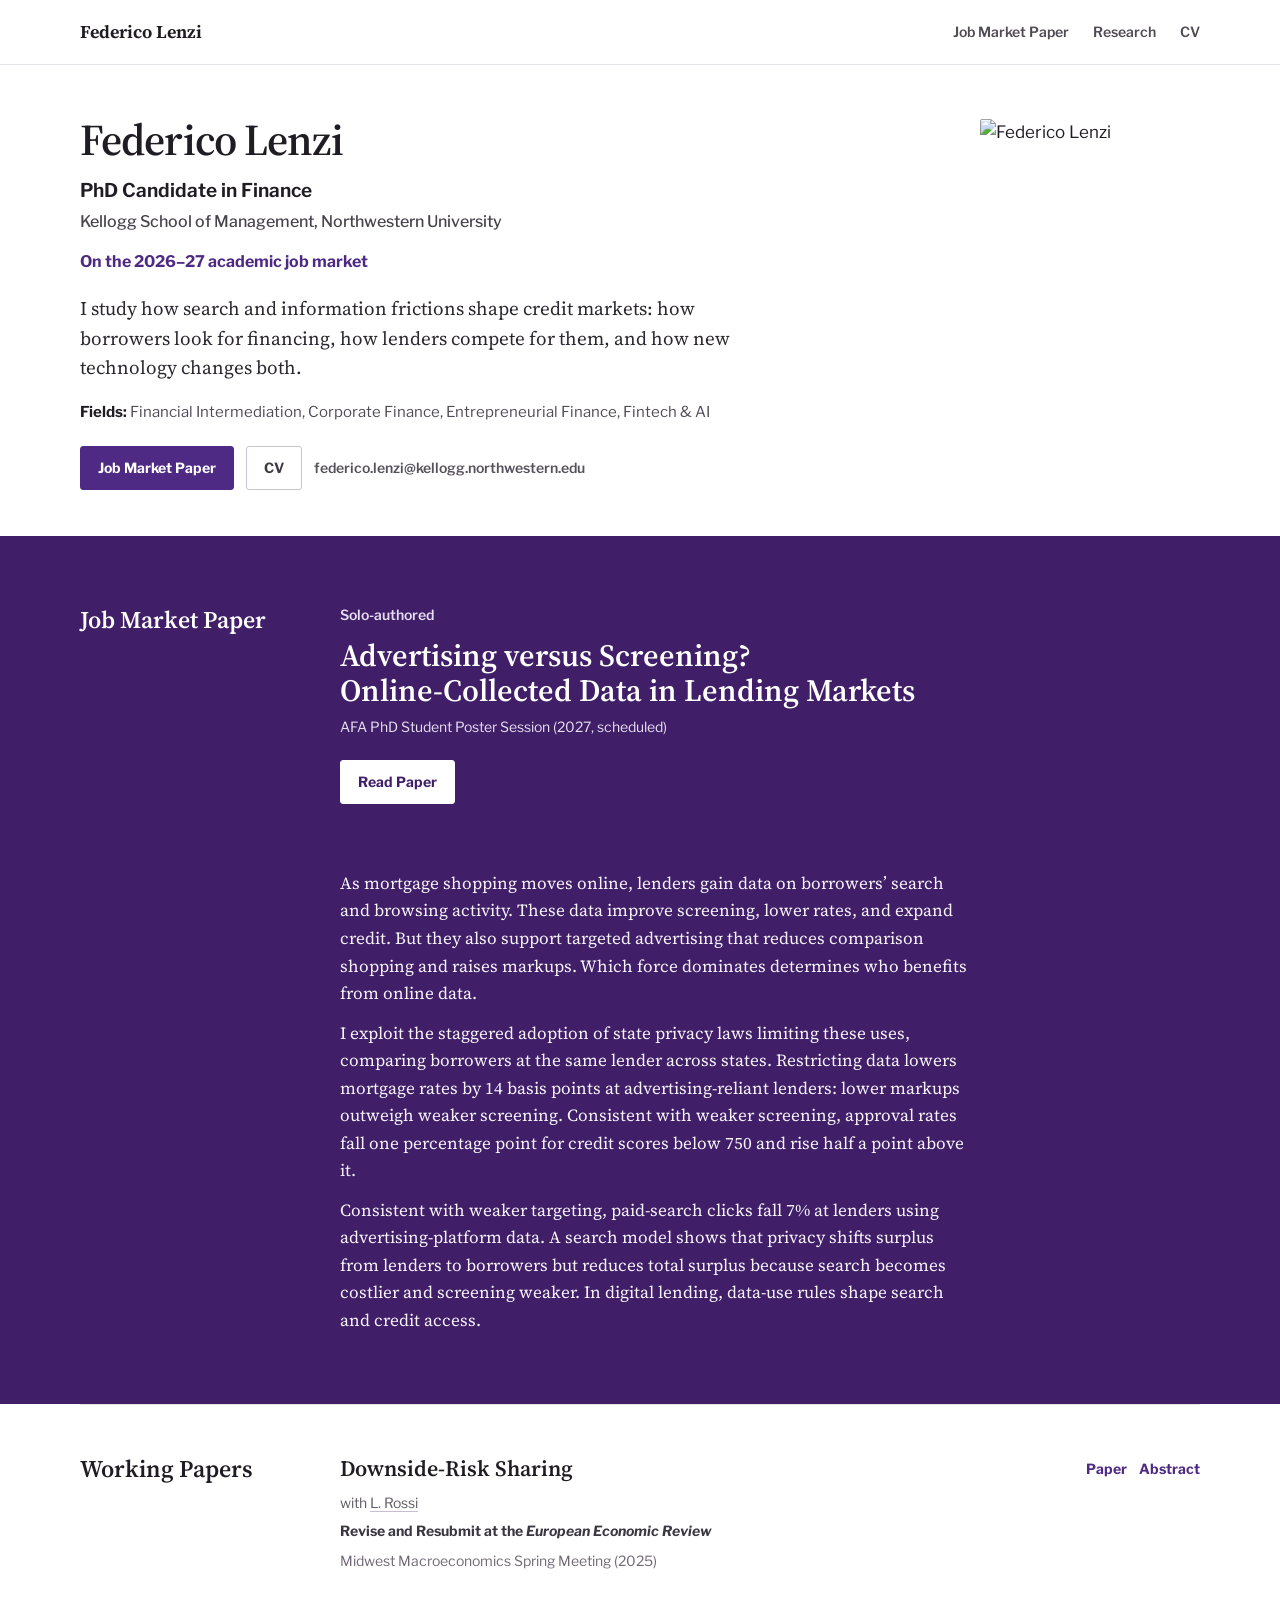
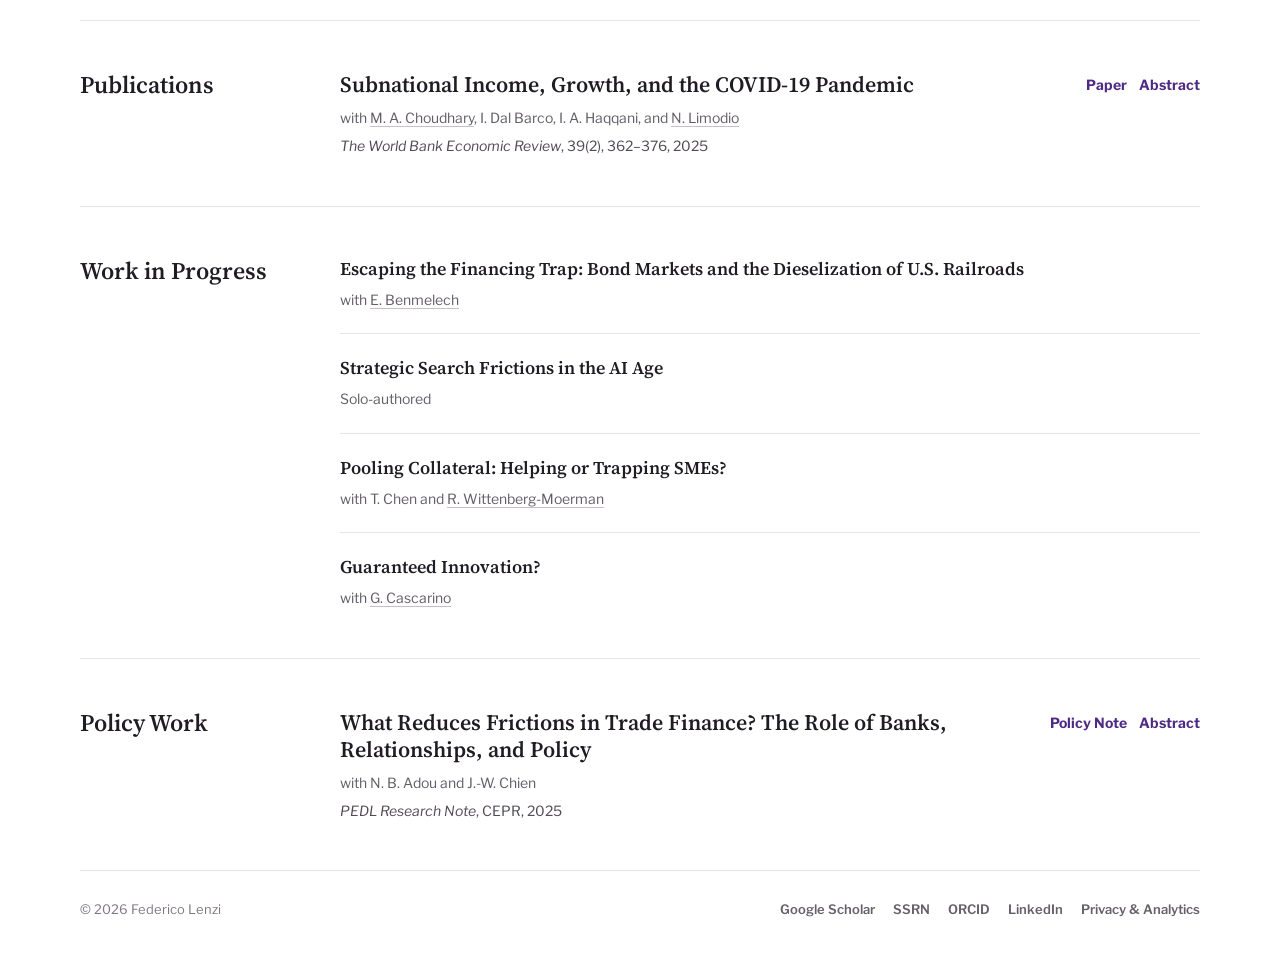
==== app.html @ 94b9340a "Add files via upload" ====
<!doctype html>
<html lang="en">
<head>
<meta charset="utf-8" />
<meta name="viewport" content="width=device-width, initial-scale=1" />
<meta name="application-name" content="Federico Lenzi">
<meta name="apple-mobile-web-app-title" content="Federico Lenzi">
<meta name="apple-mobile-web-app-capable" content="yes">
<title>Federico Lenzi</title>
<link rel="preconnect" href="https://fonts.googleapis.com">
<link rel="preconnect" href="https://fonts.gstatic.com" crossorigin>
<link href="https://fonts.googleapis.com/css2?family=Libre+Franklin:wght@400;500;600;700&family=Source+Serif+4:opsz,wght@8..60,400;8..60,500;8..60,600;8..60,700&display=swap" rel="stylesheet">
<style>
:root{--purple:#4E2A84;--purple-dark:#401F68;--ink:#201c24;--muted:#625d67;--line:#e7e3e9;--soft:#f6f4f8;--page:#ffffff;--white:#ffffff;--offwhite:#faf8fc}
*{box-sizing:border-box}
html{scroll-behavior:smooth}
body{margin:0;background:var(--page);color:var(--ink);font-family:'Libre Franklin',system-ui,-apple-system,Segoe UI,Arial,sans-serif;line-height:1.58}
a{color:inherit}
.wrap{width:min(1120px,calc(100% - 48px));margin:auto}
:focus-visible{outline:3px solid #9b7cc3;outline-offset:3px;border-radius:3px}
.topbar{position:sticky;top:0;z-index:20;background:rgba(255,255,255,.96);backdrop-filter:blur(14px);border-bottom:1px solid var(--line)}
.nav{height:64px;display:flex;align-items:center;justify-content:space-between;gap:28px}
.brand{font-family:'Source Serif 4',Georgia,serif;font-size:18px;font-weight:650;text-decoration:none;white-space:nowrap}
.navlinks{display:flex;gap:24px;align-items:center;flex-wrap:nowrap;justify-content:flex-end;flex-shrink:0}
.navlinks a{font-size:14px;font-weight:600;text-decoration:none;color:#4f4a53;white-space:nowrap}
.navlinks a:hover{color:var(--purple)}
.hero{display:grid;grid-template-columns:minmax(0,1fr) 230px;gap:64px;align-items:start;padding:52px 0 46px}
h1,h2,h3{font-family:'Source Serif 4',Georgia,serif;margin:0;letter-spacing:0}
h1{font-size:44px;line-height:1.04;font-weight:600;letter-spacing:-.02em}
.role{font-size:19px;font-weight:650;margin:13px 0 3px}
.affiliation{font-size:16px;font-weight:500;color:#47424b;margin:0}
.market{font-size:16px;font-weight:700;color:var(--purple);margin:15px 0 20px}
.description{font-family:'Source Serif 4',Georgia,serif;font-size:19px;line-height:1.55;max-width:700px;color:#2b2730;margin:0 0 18px}
.fields{font-size:15px;color:#514b58;margin:0 0 22px}
.fields strong{color:var(--ink)}
.actions{display:flex;align-items:center;gap:12px;flex-wrap:wrap}
.btn{display:inline-flex;align-items:center;justify-content:center;min-height:44px;padding:0 17px;border:1px solid #cbc4d0;border-radius:3px;text-decoration:none;font-size:14px;font-weight:700;background:#fff;color:#3f3944}
.btn.primary{background:var(--purple);border-color:var(--purple);color:#fff}
.btn:hover{border-color:var(--purple);color:var(--purple)}
.btn.primary:hover{background:var(--purple-dark);border-color:var(--purple-dark);color:#fff}
.email{font-size:14px;font-weight:600;color:#57515b;text-decoration:none}
.email:hover{text-decoration:underline;text-underline-offset:3px}
.portrait-card{justify-self:end;width:220px;padding-top:2px}
.portrait{width:100%;display:block;aspect-ratio:4/5;object-fit:cover;border-radius:2px}
.section{padding:0}
.section-grid{display:grid;grid-template-columns:220px minmax(0,1fr);gap:40px;padding:48px 0;border-top:1px solid var(--line)}
.section-label{font-family:'Source Serif 4',Georgia,serif;font-size:24px;line-height:1.18;font-weight:600;color:var(--ink);padding-top:2px}
.jmp-section{padding:0;background:var(--purple-dark);color:var(--offwhite)}
.jmp-top{background:var(--purple-dark);color:var(--offwhite)}
.jmp-top .section-grid{border-top:0;padding:68px 0 66px}
.jmp-top .section-label{color:#fff}
.jmp-head{min-width:0}
.jmp-head h2{font-size:31px;line-height:1.12;font-weight:600;max-width:760px;letter-spacing:0;color:#fff}
.jmp-meta{font-size:14px;font-weight:600;color:#e6ddf0;margin:0 0 12px}
.jmp-head .presentation{color:#e8e0f2}
.authors{font-size:14px;color:var(--muted);margin:9px 0 0}
.authors a{text-decoration:underline;text-decoration-color:#c7becd;text-underline-offset:3px}
.presentation{font-size:14px;color:#6f6874;margin:8px 0 0}
.jmp-actions{display:flex;gap:12px;flex-wrap:wrap;margin:22px 0 0}
.jmp-actions .btn{background:transparent;border-color:rgba(255,255,255,.62);color:#fff}
.jmp-actions .btn.primary{background:#fff;color:var(--purple-dark);border-color:#fff}
.jmp-actions .btn:hover{background:#fff;color:var(--purple-dark);border-color:#fff}
.abstract{font-family:'Source Serif 4',Georgia,serif;font-size:17px;line-height:1.62;color:#2d2931;margin:0;max-width:70ch}
.jmp-abstract-grid{display:grid;grid-template-columns:220px minmax(0,1fr);gap:40px;padding:0 0 70px}
.jmp-abstract-grid .abstract{max-width:70ch;color:#f6f2f9}
.jmp-abstract-grid .abstract p{margin:0 0 12px}
.jmp-abstract-grid .abstract p:last-child{margin-bottom:0}
.paper-stack{border-top:0}
.paper-row{display:grid;grid-template-columns:minmax(0,1fr) 150px;gap:32px;padding:28px 0;border-bottom:1px solid var(--line)}
.paper-row:first-child{padding-top:2px}
.paper-row:last-child{border-bottom:0;padding-bottom:0}
.paper-row h3{font-size:22px;line-height:1.24;font-weight:600}
.status{font-size:14px;color:#504a55;margin:6px 0 0}
.status.rnr{font-weight:700;color:#3b3640}
.row-actions{display:flex;gap:12px;align-items:flex-start;justify-content:flex-end;padding-top:3px;flex-wrap:wrap}
.text-action{font-size:14px;font-weight:700;color:var(--purple);text-decoration:none;white-space:nowrap}
.text-action:hover{text-decoration:underline;text-underline-offset:3px}
details.abstract-details{margin-top:14px}
details.abstract-details summary{cursor:pointer;color:var(--purple);font-size:14px;font-weight:700;list-style:none;display:inline-block}
details.abstract-details summary::-webkit-details-marker{display:none}
details.abstract-details .abstract{font-size:16px;margin-top:10px;max-width:70ch}
.abstract-expand{margin-top:14px}
.abstract-expand[hidden]{display:none}
.wip-list{border-top:0}
.wip{padding:22px 0;border-bottom:1px solid var(--line)}
.wip:first-child{padding-top:2px}
.wip:last-child{border-bottom:0;padding-bottom:0}
.wip h3{font-size:18px;line-height:1.3;font-weight:600}
.policy-note{font-size:14px;color:var(--muted);margin-top:6px}
.footer{padding:28px 0 36px;border-top:1px solid var(--line);display:flex;align-items:center;justify-content:space-between;gap:24px}
.footer small{color:#7f7883;font-size:13px}
.footer-links{display:flex;gap:18px;flex-wrap:wrap}
.footer-links a{font-size:13px;font-weight:600;text-decoration:none;color:#655f69}
.footer-links a:hover{color:var(--purple);text-decoration:underline;text-underline-offset:3px}
@media(max-width:850px){
  .wrap{width:min(100% - 30px,1120px)}
  .nav{height:auto;min-height:60px;padding:12px 0;align-items:flex-start}
  .navlinks{gap:12px;flex-wrap:nowrap}
  .navlinks a{font-size:13px}
  .hero{grid-template-columns:1fr;gap:28px;padding:38px 0 36px}
  .portrait-card{grid-row:1;justify-self:start;width:150px;padding-top:0}
  .hero-copy{grid-row:2}
  h1{font-size:38px}
  .description{font-size:18px}
  .section{padding:0}
  .section-grid{grid-template-columns:1fr;gap:22px;padding:38px 0}
  .section-label{font-size:23px}
  .jmp-top .section-grid{padding:42px 0 40px}
  .jmp-head h2{font-size:27px}
  .jmp-abstract-grid{grid-template-columns:1fr;gap:0;padding:28px 0 42px}
  .desktop-break{display:none}
  .paper-row{grid-template-columns:1fr;gap:12px}
  .row-actions{justify-content:flex-start}
  .footer{align-items:flex-start;flex-direction:column}
}
</style>

<meta name="description" content="Federico Lenzi is a Finance PhD candidate at the Kellogg School of Management, Northwestern University, on the 2026–27 academic job market. Research in financial intermediation, corporate finance, entrepreneurial finance, and Fintech & AI.">
<meta name="robots" content="index, follow, max-image-preview:large">
<meta name="theme-color" content="#401F68">
<link rel="canonical" href="https://www.federicolenzi.com/">
<link rel="manifest" href="site.webmanifest">
<link rel="icon" href="favicon.svg" type="image/svg+xml">
<link rel="apple-touch-icon" sizes="180x180" href="apple-touch-icon.png">
<meta property="og:type" content="profile">
<meta property="og:title" content="Federico Lenzi | Finance PhD Candidate | Kellogg">
<meta property="og:description" content="Finance PhD candidate at Kellogg School of Management, Northwestern University. On the 2026–27 academic job market.">
<meta property="og:url" content="https://www.federicolenzi.com/">
<meta name="twitter:card" content="summary">
<meta name="twitter:title" content="Federico Lenzi | Finance PhD Candidate | Kellogg">
<meta name="twitter:description" content="Finance PhD candidate at Kellogg School of Management, Northwestern University. On the 2026–27 academic job market.">


<style id="responsive-polish">
html{scroll-behavior:smooth;-webkit-text-size-adjust:100%}
body{overflow-x:hidden}
a,button{-webkit-tap-highlight-color:transparent}
a:focus-visible,button:focus-visible{outline:3px solid #8F67B8;outline-offset:3px;border-radius:4px}
section[id]{scroll-margin-top:84px}
img{max-width:100%;height:auto}
@media (max-width: 760px){
  .nav{min-height:56px;padding:0 18px;gap:14px}
  .nav .brand{font-size:15px;white-space:nowrap}
  .nav-links{gap:14px;flex-wrap:nowrap}
  .nav-links a{font-size:14px;white-space:nowrap}
  .hero{grid-template-columns:1fr!important;padding-top:30px!important;padding-bottom:42px!important;gap:24px!important}
  .portrait-card{order:-1;justify-self:start!important;align-self:start!important}
  .portrait{width:116px!important;height:auto!important}
  h1{font-size:42px!important;line-height:1.02!important}
  .role{font-size:18px!important}
  .affiliation,.market{font-size:15px!important}
  .description{font-size:18px!important;line-height:1.58!important}
  .fields{font-size:15px!important;line-height:1.55!important}
  .actions{gap:10px!important;align-items:stretch!important}
  .btn{min-height:46px!important;padding:0 16px!important;font-size:15px!important;display:inline-flex!important;align-items:center!important;justify-content:center!important}
  .email{font-size:15px!important;line-height:1.45!important;overflow-wrap:anywhere}
  .section-grid,.jmp-grid{grid-template-columns:1fr!important;gap:18px!important}
  .section-label,.jmp-label{font-size:24px!important;margin-bottom:2px!important}
  .paper h3,.jmp-title{font-size:25px!important;line-height:1.18!important}
  .paper-meta,.paper-presentations,.authors,.status{font-size:15px!important;line-height:1.5!important}
  .jmp-band{padding:50px 0!important}
  .jmp-abstract{font-size:17px!important;line-height:1.68!important;max-width:100%!important}
  .paper-actions{display:flex!important;gap:16px!important;justify-content:flex-start!important;flex-wrap:wrap!important}
  .paper-actions a,.paper-actions button{font-size:15px!important;min-height:44px!important;display:inline-flex!important;align-items:center!important}
  .section{padding-top:42px!important;padding-bottom:42px!important}
  footer{padding:34px 18px 84px!important}
}
@media (max-width: 390px){
  .nav .brand{display:none}
  .nav{justify-content:center!important}
  .nav-links{width:100%;justify-content:space-between!important;gap:8px!important}
  .wrap{padding-left:18px!important;padding-right:18px!important}
  h1{font-size:38px!important}
}
@media (prefers-reduced-motion: reduce){html{scroll-behavior:auto}*{animation:none!important;transition:none!important}}
</style>


<style id="app-reading-optimizations">
:root{--app-purple:#401F68;--app-accent:#4E2A84;--app-ink:#201D24;--app-muted:#625D68}
body{font-size:17px;background:#fff}
.site-header{position:sticky!important;top:0!important;z-index:100!important;background:rgba(255,255,255,.96)!important;backdrop-filter:saturate(180%) blur(12px)!important;-webkit-backdrop-filter:saturate(180%) blur(12px)!important}
@media (max-width:760px){
  body{padding-bottom:76px!important}
  .hero{padding-top:24px!important}
  .portrait{width:104px!important;border-radius:3px!important}
  .description{max-width:34em!important}
  .jmp-title{font-size:27px!important}
  .jmp-abstract p{margin-bottom:1.05em!important}
  .paper{padding-top:26px!important;padding-bottom:26px!important}
  .paper h3{font-size:23px!important}
  .subsection-title{font-size:21px!important;margin-top:28px!important}
  .profile-links{gap:14px!important;flex-wrap:wrap!important;justify-content:center!important}
  .mobile-app-bar{display:grid!important}
}
.mobile-app-bar{display:none;position:fixed;left:0;right:0;bottom:0;z-index:200;grid-template-columns:1fr 1fr 1fr;background:rgba(255,255,255,.97);border-top:1px solid #e8e4eb;padding:8px max(10px,env(safe-area-inset-right)) calc(8px + env(safe-area-inset-bottom)) max(10px,env(safe-area-inset-left));box-shadow:0 -8px 30px rgba(32,29,36,.06)}
.mobile-app-bar a{min-height:48px;display:flex;align-items:center;justify-content:center;text-decoration:none;color:var(--app-ink);font-family:'Libre Franklin',Arial,sans-serif;font-size:13px;font-weight:600;border-radius:8px}
.mobile-app-bar a.primary{background:var(--app-purple);color:#fff}
.mobile-app-bar a:focus-visible{outline:3px solid #8F67B8;outline-offset:1px}


/* Mobile header: photo beside name, title and school.
   Photo top aligns with the name's cap height; photo bottom with the school's last baseline. */
@media (max-width: 760px){
  .nav{align-items:center!important}
  .hero{grid-template-columns:clamp(84px,calc(100% - 222px),102px) minmax(0,1fr)!important;column-gap:14px!important;row-gap:0!important;align-items:start!important}
  .hero-copy{display:contents}
  .portrait-card{grid-column:1;grid-row:1;width:100%!important;align-self:start!important;padding-top:0!important;margin-top:5px}
  .portrait{width:100%!important}
  .identity{grid-column:2;grid-row:1;min-width:0}
  .identity h1{font-size:30px!important;line-height:1.04!important;width:min-content;margin:0}
  .identity .role{font-size:15.5px!important;line-height:1.3!important;margin:9px 0 3px!important}
  .identity .affiliation{font-size:14px!important;line-height:1.4!important;margin:0!important}
  .aff-sep{display:none}
  .aff-uni{display:block}
  .hero .market,.hero .description,.hero .fields,.hero .actions{grid-column:1 / -1}
  .hero .market{margin:24px 0 14px!important}
}
@media (max-width: 389px){
  .hero{grid-template-columns:clamp(84px,calc(100% - 211px),102px) minmax(0,1fr)!important}
  .identity .role{font-size:15px!important}
  .identity .affiliation{font-size:13.5px!important}
}
@media (max-width: 374px){
  .identity h1{font-size:28px!important}
  .email{font-size:14px!important}
}

</style>

<script src="analytics.js" defer></script>
</head>
<body>
<header class="topbar"><div class="wrap nav"><a class="brand" href="#top">Federico Lenzi</a><nav class="navlinks"><a href="#jmp">Job Market Paper</a><a href="#research">Research</a><a href="files/CV_Federico_Lenzi.pdf" data-analytics-events="cv_click,cv_download">CV</a></nav></div></header>
<main id="top">
<section class="wrap hero"><div class="hero-copy"><div class="identity"><h1>Federico Lenzi</h1><p class="role">PhD Candidate in Finance</p><p class="affiliation">Kellogg School of Management<span class="aff-sep">, </span><span class="aff-uni">Northwestern University</span></p></div><p class="market">On the 2026–27 academic job market</p><p class="description">I study how search and information frictions shape credit markets: how borrowers look for financing, how lenders compete for them, and how new technology changes both.</p><p class="fields"><strong>Fields:</strong> Financial Intermediation, Corporate Finance, Entrepreneurial Finance, Fintech &amp; AI</p><div class="actions"><a class="btn primary" href="https://www.dropbox.com/scl/fi/j2xe1533vejxbl0ln4hzz/Screening_versus_advertising.pdf?rlkey=d7ud7jcw3p0iekmkfb5mvn9ji&st=68dz1qhs&e=1&dl=0" data-analytics-events="jmp_paper,jmp_pdf_download">Job Market Paper</a><a class="btn" href="files/CV_Federico_Lenzi.pdf" data-analytics-events="cv_click,cv_download">CV</a><a class="email" href="mailto:federico.lenzi@kellogg.northwestern.edu">federico.lenzi@kellogg.northwestern.edu</a></div></div><div class="portrait-card"><img class="portrait" src="images/portrait.jpg" alt="Federico Lenzi" fetchpriority="high"></div></section>

<section class="jmp-section" id="jmp"><div class="jmp-top"><div class="wrap section-grid"><div class="section-label">Job Market Paper</div><article class="jmp-head"><p class="jmp-meta">Solo-authored</p><h2>Advertising versus Screening?<br class="desktop-break"> Online-Collected Data in Lending Markets</h2><p class="presentation">AFA PhD Student Poster Session (2027, scheduled)</p><div class="jmp-actions"><a class="btn primary" href="https://www.dropbox.com/scl/fi/j2xe1533vejxbl0ln4hzz/Screening_versus_advertising.pdf?rlkey=d7ud7jcw3p0iekmkfb5mvn9ji&st=68dz1qhs&e=1&dl=0" data-analytics-events="jmp_paper,jmp_pdf_download">Read Paper</a></div></article></div></div><div class="wrap jmp-abstract-grid"><div aria-hidden="true"></div><div class="abstract" id="jmp-abstract"><p>As mortgage shopping moves online, lenders gain data on borrowers’ search and browsing activity. These data improve screening, lower rates, and expand credit. But they also support targeted advertising that reduces comparison shopping and raises markups. Which force dominates determines who benefits from online data.</p><p>I exploit the staggered adoption of state privacy laws limiting these uses, comparing borrowers at the same lender across states. Restricting data lowers mortgage rates by 14 basis points at advertising-reliant lenders: lower markups outweigh weaker screening. Consistent with weaker screening, approval rates fall one percentage point for credit scores below 750 and rise half a point above it.</p><p>Consistent with weaker targeting, paid-search clicks fall 7% at lenders using advertising-platform data. A search model shows that privacy shifts surplus from lenders to borrowers but reduces total surplus because search becomes costlier and screening weaker. In digital lending, data-use rules shape search and credit access.</p></div></div></section>

<section class="section" id="research"><div class="wrap section-grid"><div class="section-label">Working Papers</div><div class="paper-stack"><article class="paper-row"><div><h3>Downside-Risk Sharing</h3><p class="authors">with <a href="https://sites.google.com/view/luca-rossi">L. Rossi</a></p><p class="status rnr">Revise and Resubmit at the <em>European Economic Review</em></p><p class="presentation">Midwest Macroeconomics Spring Meeting (2025)</p><div class="abstract-expand" id="downside-abstract" hidden><p class="abstract">Risk sharing is typically estimated using models that rely on both tails of the income growth distribution, yet agents care more about downside risks. We focus on negative income shocks, developing a methodology to estimate channels of downside-risk sharing and extend it to increasingly severe shocks. We find that the U.S. fiscal channel absorbs a large share of income-growth fluctuations, a result earlier studies understated.</p></div></div><div class="row-actions"><a class="text-action" href="https://www.federicolenzi.com/files/downside_risk_sharing.pdf" data-analytics-events="downside_paper,downside_pdf_download">Paper</a><a class="text-action" href="#downside-abstract" data-abstract-link="downside-abstract" data-analytics-events="downside_abstract">Abstract</a></div></article></div></div></section>

<section class="section"><div class="wrap section-grid"><div class="section-label">Publications</div><div class="paper-stack"><article class="paper-row"><div><h3>Subnational Income, Growth, and the COVID-19 Pandemic</h3><p class="authors">with <a href="https://www.lboro.ac.uk/schools/business-school/our-people/ali-choudhary/">M. A. Choudhary</a>, I. Dal Barco, I. A. Haqqani, and <a href="https://www.nicolalimodio.com/">N. Limodio</a></p><p class="status"><em>The World Bank Economic Review</em>, 39(2), 362–376, 2025</p><div class="abstract-expand" id="wber-abstract" hidden><p class="abstract">Using real-time data and machine-learning methods, we produce monthly aggregates on gross national income (GNI) for 147 Pakistani districts between 2012 and 2021. We use them to understand whether and how the COVID-19 pandemic affected Pakistan's growth and subnational income distribution. Three findings emerge from our analysis. First, districts experienced a sizable decline in income during the pandemic, as their monthly growth rate dropped on average by 0.133 percentage points. Second, a larger income drop occurred in districts with a higher COVID-19 incidence, corresponding to urban areas characterized by a higher population density. Third, COVID-19 caused a decline in income inequality across districts, with more affluent districts experiencing more negative income growth during the pandemic.</p></div></div><div class="row-actions"><a class="text-action" href="https://academic.oup.com/wber/article/39/2/362/7693247" data-analytics-events="subnational_income_paper">Paper</a><a class="text-action" href="#wber-abstract" data-abstract-link="wber-abstract" data-analytics-events="subnational_income_abstract">Abstract</a></div></article></div></div></section>

<section class="section"><div class="wrap section-grid"><div class="section-label">Work in Progress</div><div class="wip-list"><article class="wip"><h3>Escaping the Financing Trap: Bond Markets and the Dieselization of U.S. Railroads</h3><p class="authors">with <a href="https://effibenmelech.com/">E. Benmelech</a></p></article><article class="wip"><h3>Strategic Search Frictions in the AI Age</h3><p class="authors">Solo-authored</p></article><article class="wip"><h3>Pooling Collateral: Helping or Trapping SMEs?</h3><p class="authors">with T. Chen and <a href="https://regina-wittenbenbergmoerman.squarespace.com/">R. Wittenberg-Moerman</a></p></article><article class="wip"><h3>Guaranteed Innovation?</h3><p class="authors">with <a href="https://papers.ssrn.com/sol3/cf_dev/AbsByAuth.cfm?per_id=2404659">G. Cascarino</a></p></article></div></div></section>

<section class="section"><div class="wrap section-grid"><div class="section-label">Policy Work</div><div class="paper-stack"><article class="paper-row"><div><h3>What Reduces Frictions in Trade Finance? The Role of Banks, Relationships, and Policy</h3><p class="authors">with N. B. Adou and J.-W. Chien</p><p class="status"><em>PEDL Research Note</em>, CEPR, 2025</p><div class="abstract-expand" id="pedl-abstract" hidden><p class="abstract">The African continent is often envisioned as the future industrial hub of the planet. However, it accounts for no more than 3% of total global trade. A key factor behind this performance is the limited access to financial services. Understanding how trade finance works in emerging markets is undoubtedly the first step for developing future interventions. The present work surveys importers and exporters in Kenya to understand their demand for different financial products and intermediaries. It also sheds light on the role of relationship banking and Pan-African banks in reducing friction in trade financing. Lastly, it looks at the awareness of recent trade agreements affecting the cost of trade and payment services.</p></div></div><div class="row-actions"><a class="text-action" href="https://grp.cepr.org/publications/pedl-research-note/what-reduces-frictions-trade-finance-role-banks-relationships-and" data-analytics-events="pedl_policy_note">Policy Note</a><a class="text-action" href="#pedl-abstract" data-abstract-link="pedl-abstract" data-analytics-events="pedl_abstract">Abstract</a></div></article></div></div></section>
</main>
<footer class="wrap footer"><small>© 2026 Federico Lenzi</small><div class="footer-links"><a href="https://scholar.google.com/citations?user=6dAql64AAAAJ" data-analytics-events="google_scholar">Google Scholar</a><a href="https://ssrn.com/author=11103208" data-analytics-events="ssrn">SSRN</a><a href="https://orcid.org/0009-0009-7592-2353" data-analytics-events="orcid">ORCID</a><a href="https://www.linkedin.com/in/federico-lenzi-313651293/" data-analytics-events="linkedin">LinkedIn</a><a href="privacy.html" data-analytics-events="privacy">Privacy &amp; Analytics</a></div></footer>

<script>
document.querySelectorAll('[data-abstract-link]').forEach(function(link){
  link.addEventListener('click', function(e){
    e.preventDefault();
    var panel=document.getElementById(link.getAttribute('data-abstract-link'));
    if(!panel) return;
    panel.hidden=!panel.hidden;
    if(!panel.hidden) panel.scrollIntoView({behavior:'smooth',block:'nearest'});
  });
});
</script>

<nav class="mobile-app-bar" aria-label="Mobile quick actions">
  <a class="primary" href="#jmp">JMP</a>
  <a href="files/CV_Federico_Lenzi.pdf" data-analytics-events="cv_click,cv_download">CV</a>
  <a href="mailto:federico.lenzi@kellogg.northwestern.edu">Email</a>
</nav>
</body></html>
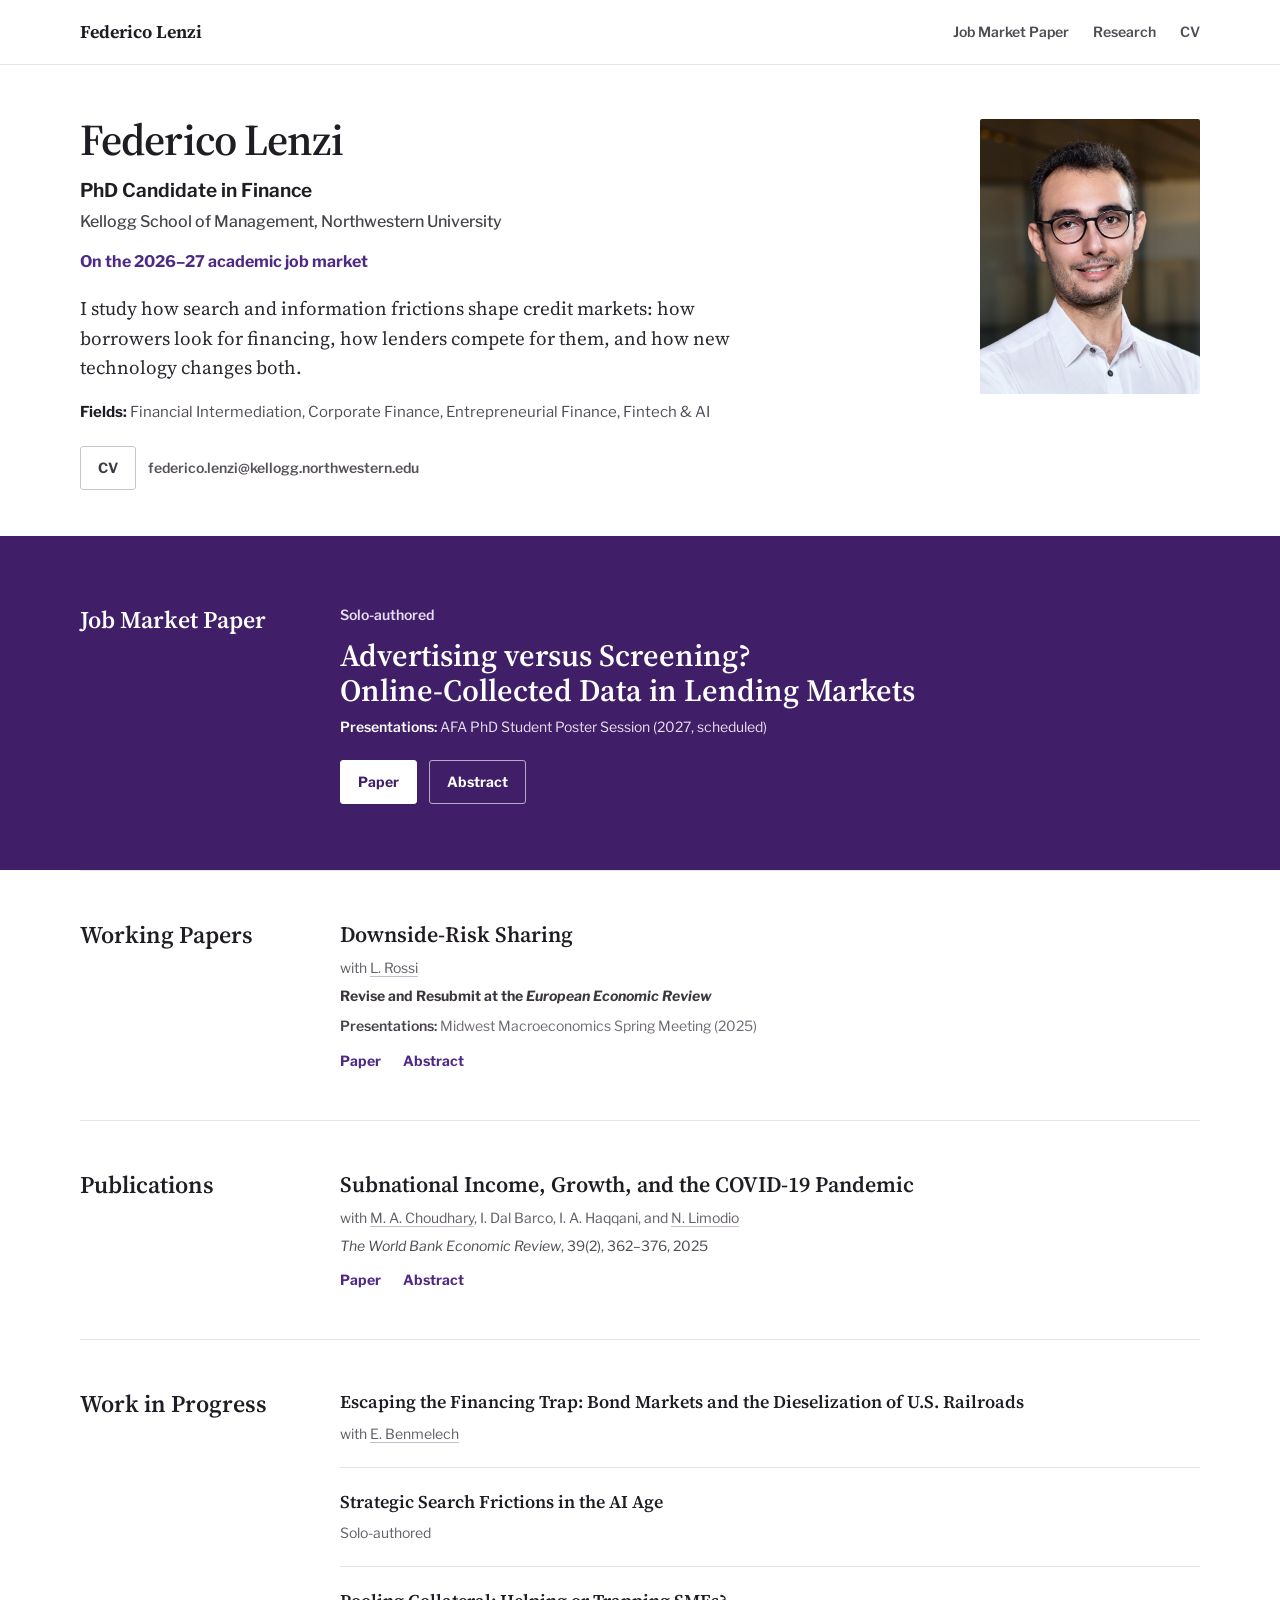
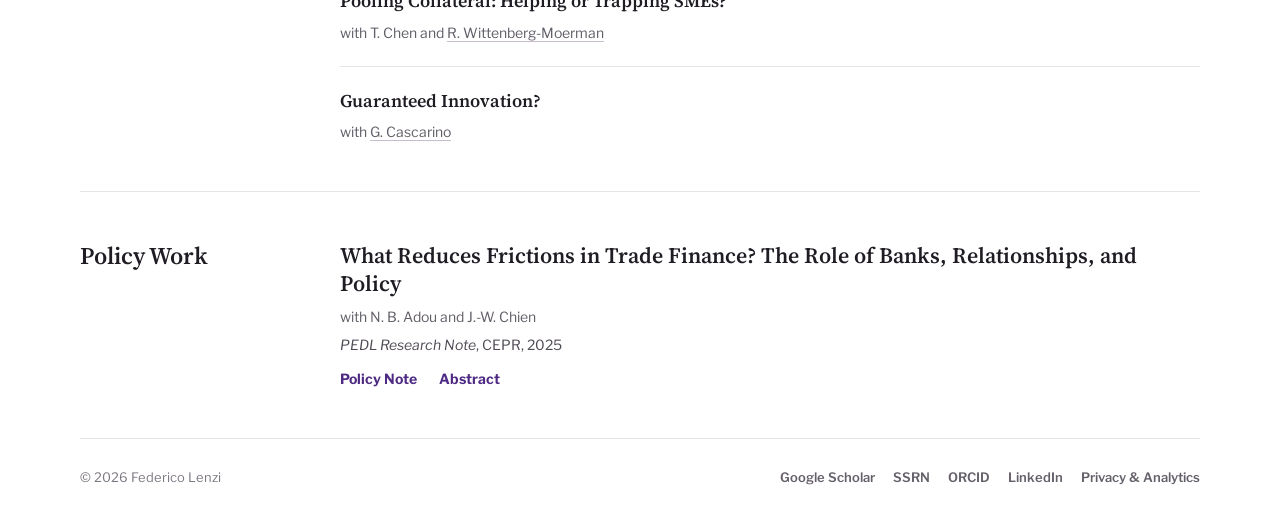
==== commit ef2927bf: "Add files via upload" ====
--- a/app.html
+++ b/app.html
@@ -66,13 +66,13 @@
 .jmp-abstract-grid .abstract p{margin:0 0 12px}
 .jmp-abstract-grid .abstract p:last-child{margin-bottom:0}
 .paper-stack{border-top:0}
-.paper-row{display:grid;grid-template-columns:minmax(0,1fr) 150px;gap:32px;padding:28px 0;border-bottom:1px solid var(--line)}
+.paper-row{display:block;padding:28px 0;border-bottom:1px solid var(--line)}
 .paper-row:first-child{padding-top:2px}
 .paper-row:last-child{border-bottom:0;padding-bottom:0}
 .paper-row h3{font-size:22px;line-height:1.24;font-weight:600}
 .status{font-size:14px;color:#504a55;margin:6px 0 0}
 .status.rnr{font-weight:700;color:#3b3640}
-.row-actions{display:flex;gap:12px;align-items:flex-start;justify-content:flex-end;padding-top:3px;flex-wrap:wrap}
+.row-actions{display:flex;gap:22px;align-items:center;justify-content:flex-start;margin-top:12px;flex-wrap:wrap}
 .text-action{font-size:14px;font-weight:700;color:var(--purple);text-decoration:none;white-space:nowrap}
 .text-action:hover{text-decoration:underline;text-underline-offset:3px}
 details.abstract-details{margin-top:14px}
@@ -81,6 +81,13 @@
 details.abstract-details .abstract{font-size:16px;margin-top:10px;max-width:70ch}
 .abstract-expand{margin-top:14px}
 .abstract-expand[hidden]{display:none}
+.pres-label{font-weight:600;color:#47424b}
+.jmp-head .pres-label{color:#fff}
+.jmp-actions .btn[aria-expanded="true"]{background:#fff;color:var(--purple-dark);border-color:#fff}
+.jmp-abstract-panel{margin-top:26px;padding-top:24px;border-top:1px solid rgba(255,255,255,.22)}
+.jmp-abstract-panel .abstract{max-width:70ch;color:#f6f2f9}
+.jmp-abstract-panel .abstract p{margin:0 0 12px}
+.jmp-abstract-panel .abstract p:last-child{margin-bottom:0}
 .wip-list{border-top:0}
 .wip{padding:22px 0;border-bottom:1px solid var(--line)}
 .wip:first-child{padding-top:2px}
@@ -233,27 +240,32 @@
 <body>
 <header class="topbar"><div class="wrap nav"><a class="brand" href="#top">Federico Lenzi</a><nav class="navlinks"><a href="#jmp">Job Market Paper</a><a href="#research">Research</a><a href="files/CV_Federico_Lenzi.pdf" data-analytics-events="cv_click,cv_download">CV</a></nav></div></header>
 <main id="top">
-<section class="wrap hero"><div class="hero-copy"><div class="identity"><h1>Federico Lenzi</h1><p class="role">PhD Candidate in Finance</p><p class="affiliation">Kellogg School of Management<span class="aff-sep">, </span><span class="aff-uni">Northwestern University</span></p></div><p class="market">On the 2026–27 academic job market</p><p class="description">I study how search and information frictions shape credit markets: how borrowers look for financing, how lenders compete for them, and how new technology changes both.</p><p class="fields"><strong>Fields:</strong> Financial Intermediation, Corporate Finance, Entrepreneurial Finance, Fintech &amp; AI</p><div class="actions"><a class="btn primary" href="https://www.dropbox.com/scl/fi/j2xe1533vejxbl0ln4hzz/Screening_versus_advertising.pdf?rlkey=d7ud7jcw3p0iekmkfb5mvn9ji&st=68dz1qhs&e=1&dl=0" data-analytics-events="jmp_paper,jmp_pdf_download">Job Market Paper</a><a class="btn" href="files/CV_Federico_Lenzi.pdf" data-analytics-events="cv_click,cv_download">CV</a><a class="email" href="mailto:federico.lenzi@kellogg.northwestern.edu">federico.lenzi@kellogg.northwestern.edu</a></div></div><div class="portrait-card"><img class="portrait" src="images/portrait.jpg" alt="Federico Lenzi" fetchpriority="high"></div></section>
-
-<section class="jmp-section" id="jmp"><div class="jmp-top"><div class="wrap section-grid"><div class="section-label">Job Market Paper</div><article class="jmp-head"><p class="jmp-meta">Solo-authored</p><h2>Advertising versus Screening?<br class="desktop-break"> Online-Collected Data in Lending Markets</h2><p class="presentation">AFA PhD Student Poster Session (2027, scheduled)</p><div class="jmp-actions"><a class="btn primary" href="https://www.dropbox.com/scl/fi/j2xe1533vejxbl0ln4hzz/Screening_versus_advertising.pdf?rlkey=d7ud7jcw3p0iekmkfb5mvn9ji&st=68dz1qhs&e=1&dl=0" data-analytics-events="jmp_paper,jmp_pdf_download">Read Paper</a></div></article></div></div><div class="wrap jmp-abstract-grid"><div aria-hidden="true"></div><div class="abstract" id="jmp-abstract"><p>As mortgage shopping moves online, lenders gain data on borrowers’ search and browsing activity. These data improve screening, lower rates, and expand credit. But they also support targeted advertising that reduces comparison shopping and raises markups. Which force dominates determines who benefits from online data.</p><p>I exploit the staggered adoption of state privacy laws limiting these uses, comparing borrowers at the same lender across states. Restricting data lowers mortgage rates by 14 basis points at advertising-reliant lenders: lower markups outweigh weaker screening. Consistent with weaker screening, approval rates fall one percentage point for credit scores below 750 and rise half a point above it.</p><p>Consistent with weaker targeting, paid-search clicks fall 7% at lenders using advertising-platform data. A search model shows that privacy shifts surplus from lenders to borrowers but reduces total surplus because search becomes costlier and screening weaker. In digital lending, data-use rules shape search and credit access.</p></div></div></section>
-
-<section class="section" id="research"><div class="wrap section-grid"><div class="section-label">Working Papers</div><div class="paper-stack"><article class="paper-row"><div><h3>Downside-Risk Sharing</h3><p class="authors">with <a href="https://sites.google.com/view/luca-rossi">L. Rossi</a></p><p class="status rnr">Revise and Resubmit at the <em>European Economic Review</em></p><p class="presentation">Midwest Macroeconomics Spring Meeting (2025)</p><div class="abstract-expand" id="downside-abstract" hidden><p class="abstract">Risk sharing is typically estimated using models that rely on both tails of the income growth distribution, yet agents care more about downside risks. We focus on negative income shocks, developing a methodology to estimate channels of downside-risk sharing and extend it to increasingly severe shocks. We find that the U.S. fiscal channel absorbs a large share of income-growth fluctuations, a result earlier studies understated.</p></div></div><div class="row-actions"><a class="text-action" href="https://www.federicolenzi.com/files/downside_risk_sharing.pdf" data-analytics-events="downside_paper,downside_pdf_download">Paper</a><a class="text-action" href="#downside-abstract" data-abstract-link="downside-abstract" data-analytics-events="downside_abstract">Abstract</a></div></article></div></div></section>
-
-<section class="section"><div class="wrap section-grid"><div class="section-label">Publications</div><div class="paper-stack"><article class="paper-row"><div><h3>Subnational Income, Growth, and the COVID-19 Pandemic</h3><p class="authors">with <a href="https://www.lboro.ac.uk/schools/business-school/our-people/ali-choudhary/">M. A. Choudhary</a>, I. Dal Barco, I. A. Haqqani, and <a href="https://www.nicolalimodio.com/">N. Limodio</a></p><p class="status"><em>The World Bank Economic Review</em>, 39(2), 362–376, 2025</p><div class="abstract-expand" id="wber-abstract" hidden><p class="abstract">Using real-time data and machine-learning methods, we produce monthly aggregates on gross national income (GNI) for 147 Pakistani districts between 2012 and 2021. We use them to understand whether and how the COVID-19 pandemic affected Pakistan's growth and subnational income distribution. Three findings emerge from our analysis. First, districts experienced a sizable decline in income during the pandemic, as their monthly growth rate dropped on average by 0.133 percentage points. Second, a larger income drop occurred in districts with a higher COVID-19 incidence, corresponding to urban areas characterized by a higher population density. Third, COVID-19 caused a decline in income inequality across districts, with more affluent districts experiencing more negative income growth during the pandemic.</p></div></div><div class="row-actions"><a class="text-action" href="https://academic.oup.com/wber/article/39/2/362/7693247" data-analytics-events="subnational_income_paper">Paper</a><a class="text-action" href="#wber-abstract" data-abstract-link="wber-abstract" data-analytics-events="subnational_income_abstract">Abstract</a></div></article></div></div></section>
+<section class="wrap hero"><div class="hero-copy"><div class="identity"><h1>Federico Lenzi</h1><p class="role">PhD Candidate in Finance</p><p class="affiliation">Kellogg School of Management<span class="aff-sep">, </span><span class="aff-uni">Northwestern University</span></p></div><p class="market">On the 2026–27 academic job market</p><p class="description">I study how search and information frictions shape credit markets: how borrowers look for financing, how lenders compete for them, and how new technology changes both.</p><p class="fields"><strong>Fields:</strong> Financial Intermediation, Corporate Finance, Entrepreneurial Finance, Fintech &amp; AI</p><div class="actions"><a class="btn" href="files/CV_Federico_Lenzi.pdf" data-analytics-events="cv_click,cv_download">CV</a><a class="email" href="mailto:federico.lenzi@kellogg.northwestern.edu">federico.lenzi@kellogg.northwestern.edu</a></div></div><div class="portrait-card"><img class="portrait" src="images/portrait.jpg" alt="Federico Lenzi" fetchpriority="high"></div></section>
+
+<section class="jmp-section" id="jmp"><div class="jmp-top"><div class="wrap section-grid"><div class="section-label">Job Market Paper</div><article class="jmp-head"><p class="jmp-meta">Solo-authored</p><h2>Advertising versus Screening?<br class="desktop-break"> Online-Collected Data in Lending Markets</h2><p class="presentation"><span class="pres-label">Presentations:</span> AFA PhD Student Poster Session (2027, scheduled)</p><div class="jmp-actions"><a class="btn primary" href="https://www.dropbox.com/scl/fi/j2xe1533vejxbl0ln4hzz/Screening_versus_advertising.pdf?rlkey=d7ud7jcw3p0iekmkfb5mvn9ji&st=68dz1qhs&e=1&dl=0" data-analytics-events="jmp_paper,jmp_pdf_download">Paper</a><a class="btn" href="#jmp-abstract" data-abstract-link="jmp-abstract" data-analytics-events="jmp_abstract" aria-controls="jmp-abstract">Abstract</a></div><div class="abstract-expand jmp-abstract-panel" id="jmp-abstract" hidden><div class="abstract"><p>As mortgage shopping moves online, lenders gain data on borrowers’ search and browsing activity. These data improve screening, lower rates, and expand credit. But they also support targeted advertising that reduces comparison shopping and raises markups. Which force dominates determines who benefits from online data.</p><p>I exploit the staggered adoption of state privacy laws limiting these uses, comparing borrowers at the same lender across states. Restricting data lowers mortgage rates by 14 basis points at advertising-reliant lenders: lower markups outweigh weaker screening. Consistent with weaker screening, approval rates fall one percentage point for credit scores below 750 and rise half a point above it.</p><p>Consistent with weaker targeting, paid-search clicks fall 7% at lenders using advertising-platform data. A search model shows that privacy shifts surplus from lenders to borrowers but reduces total surplus because search becomes costlier and screening weaker. In digital lending, data-use rules shape search and credit access.</p></div></div></article></div></div></section>
+
+<section class="section" id="research"><div class="wrap section-grid"><div class="section-label">Working Papers</div><div class="paper-stack"><article class="paper-row"><div><h3>Downside-Risk Sharing</h3><p class="authors">with <a href="https://sites.google.com/view/luca-rossi">L. Rossi</a></p><p class="status rnr">Revise and Resubmit at the <em>European Economic Review</em></p><p class="presentation"><span class="pres-label">Presentations:</span> Midwest Macroeconomics Spring Meeting (2025)</p><div class="row-actions"><a class="text-action" href="https://www.federicolenzi.com/files/downside_risk_sharing.pdf" data-analytics-events="downside_paper,downside_pdf_download">Paper</a><a class="text-action" href="#downside-abstract" data-abstract-link="downside-abstract" aria-controls="downside-abstract" data-analytics-events="downside_abstract">Abstract</a></div><div class="abstract-expand" id="downside-abstract" hidden><p class="abstract">Risk sharing is typically estimated using models that rely on both tails of the income growth distribution, yet agents care more about downside risks. We focus on negative income shocks, developing a methodology to estimate channels of downside-risk sharing and extend it to increasingly severe shocks. We find that the U.S. fiscal channel absorbs a large share of income-growth fluctuations, a result earlier studies understated.</p></div></div></article></div></div></section>
+
+<section class="section"><div class="wrap section-grid"><div class="section-label">Publications</div><div class="paper-stack"><article class="paper-row"><div><h3>Subnational Income, Growth, and the COVID-19 Pandemic</h3><p class="authors">with <a href="https://www.lboro.ac.uk/schools/business-school/our-people/ali-choudhary/">M. A. Choudhary</a>, I. Dal Barco, I. A. Haqqani, and <a href="https://www.nicolalimodio.com/">N. Limodio</a></p><p class="status"><em>The World Bank Economic Review</em>, 39(2), 362–376, 2025</p><div class="row-actions"><a class="text-action" href="https://academic.oup.com/wber/article/39/2/362/7693247" data-analytics-events="subnational_income_paper">Paper</a><a class="text-action" href="#wber-abstract" data-abstract-link="wber-abstract" aria-controls="wber-abstract" data-analytics-events="subnational_income_abstract">Abstract</a></div><div class="abstract-expand" id="wber-abstract" hidden><p class="abstract">Using real-time data and machine-learning methods, we produce monthly aggregates on gross national income (GNI) for 147 Pakistani districts between 2012 and 2021. We use them to understand whether and how the COVID-19 pandemic affected Pakistan's growth and subnational income distribution. Three findings emerge from our analysis. First, districts experienced a sizable decline in income during the pandemic, as their monthly growth rate dropped on average by 0.133 percentage points. Second, a larger income drop occurred in districts with a higher COVID-19 incidence, corresponding to urban areas characterized by a higher population density. Third, COVID-19 caused a decline in income inequality across districts, with more affluent districts experiencing more negative income growth during the pandemic.</p></div></div></article></div></div></section>
 
 <section class="section"><div class="wrap section-grid"><div class="section-label">Work in Progress</div><div class="wip-list"><article class="wip"><h3>Escaping the Financing Trap: Bond Markets and the Dieselization of U.S. Railroads</h3><p class="authors">with <a href="https://effibenmelech.com/">E. Benmelech</a></p></article><article class="wip"><h3>Strategic Search Frictions in the AI Age</h3><p class="authors">Solo-authored</p></article><article class="wip"><h3>Pooling Collateral: Helping or Trapping SMEs?</h3><p class="authors">with T. Chen and <a href="https://regina-wittenbenbergmoerman.squarespace.com/">R. Wittenberg-Moerman</a></p></article><article class="wip"><h3>Guaranteed Innovation?</h3><p class="authors">with <a href="https://papers.ssrn.com/sol3/cf_dev/AbsByAuth.cfm?per_id=2404659">G. Cascarino</a></p></article></div></div></section>
 
-<section class="section"><div class="wrap section-grid"><div class="section-label">Policy Work</div><div class="paper-stack"><article class="paper-row"><div><h3>What Reduces Frictions in Trade Finance? The Role of Banks, Relationships, and Policy</h3><p class="authors">with N. B. Adou and J.-W. Chien</p><p class="status"><em>PEDL Research Note</em>, CEPR, 2025</p><div class="abstract-expand" id="pedl-abstract" hidden><p class="abstract">The African continent is often envisioned as the future industrial hub of the planet. However, it accounts for no more than 3% of total global trade. A key factor behind this performance is the limited access to financial services. Understanding how trade finance works in emerging markets is undoubtedly the first step for developing future interventions. The present work surveys importers and exporters in Kenya to understand their demand for different financial products and intermediaries. It also sheds light on the role of relationship banking and Pan-African banks in reducing friction in trade financing. Lastly, it looks at the awareness of recent trade agreements affecting the cost of trade and payment services.</p></div></div><div class="row-actions"><a class="text-action" href="https://grp.cepr.org/publications/pedl-research-note/what-reduces-frictions-trade-finance-role-banks-relationships-and" data-analytics-events="pedl_policy_note">Policy Note</a><a class="text-action" href="#pedl-abstract" data-abstract-link="pedl-abstract" data-analytics-events="pedl_abstract">Abstract</a></div></article></div></div></section>
+<section class="section"><div class="wrap section-grid"><div class="section-label">Policy Work</div><div class="paper-stack"><article class="paper-row"><div><h3>What Reduces Frictions in Trade Finance? The Role of Banks, Relationships, and Policy</h3><p class="authors">with N. B. Adou and J.-W. Chien</p><p class="status"><em>PEDL Research Note</em>, CEPR, 2025</p><div class="row-actions"><a class="text-action" href="https://grp.cepr.org/publications/pedl-research-note/what-reduces-frictions-trade-finance-role-banks-relationships-and" data-analytics-events="pedl_policy_note">Policy Note</a><a class="text-action" href="#pedl-abstract" data-abstract-link="pedl-abstract" aria-controls="pedl-abstract" data-analytics-events="pedl_abstract">Abstract</a></div><div class="abstract-expand" id="pedl-abstract" hidden><p class="abstract">The African continent is often envisioned as the future industrial hub of the planet. However, it accounts for no more than 3% of total global trade. A key factor behind this performance is the limited access to financial services. Understanding how trade finance works in emerging markets is undoubtedly the first step for developing future interventions. The present work surveys importers and exporters in Kenya to understand their demand for different financial products and intermediaries. It also sheds light on the role of relationship banking and Pan-African banks in reducing friction in trade financing. Lastly, it looks at the awareness of recent trade agreements affecting the cost of trade and payment services.</p></div></div></article></div></div></section>
 </main>
 <footer class="wrap footer"><small>© 2026 Federico Lenzi</small><div class="footer-links"><a href="https://scholar.google.com/citations?user=6dAql64AAAAJ" data-analytics-events="google_scholar">Google Scholar</a><a href="https://ssrn.com/author=11103208" data-analytics-events="ssrn">SSRN</a><a href="https://orcid.org/0009-0009-7592-2353" data-analytics-events="orcid">ORCID</a><a href="https://www.linkedin.com/in/federico-lenzi-313651293/" data-analytics-events="linkedin">LinkedIn</a><a href="privacy.html" data-analytics-events="privacy">Privacy &amp; Analytics</a></div></footer>
 
 <script>
 document.querySelectorAll('[data-abstract-link]').forEach(function(link){
+  var events=link.getAttribute('data-analytics-events');
+  link.setAttribute('aria-expanded','false');
   link.addEventListener('click', function(e){
     e.preventDefault();
     var panel=document.getElementById(link.getAttribute('data-abstract-link'));
     if(!panel) return;
     panel.hidden=!panel.hidden;
+    link.setAttribute('aria-expanded', String(!panel.hidden));
+    /* count opens only: the analytics listener runs before this one */
+    if(events){ if(panel.hidden) link.setAttribute('data-analytics-events', events); else link.removeAttribute('data-analytics-events'); }
     if(!panel.hidden) panel.scrollIntoView({behavior:'smooth',block:'nearest'});
   });
 });
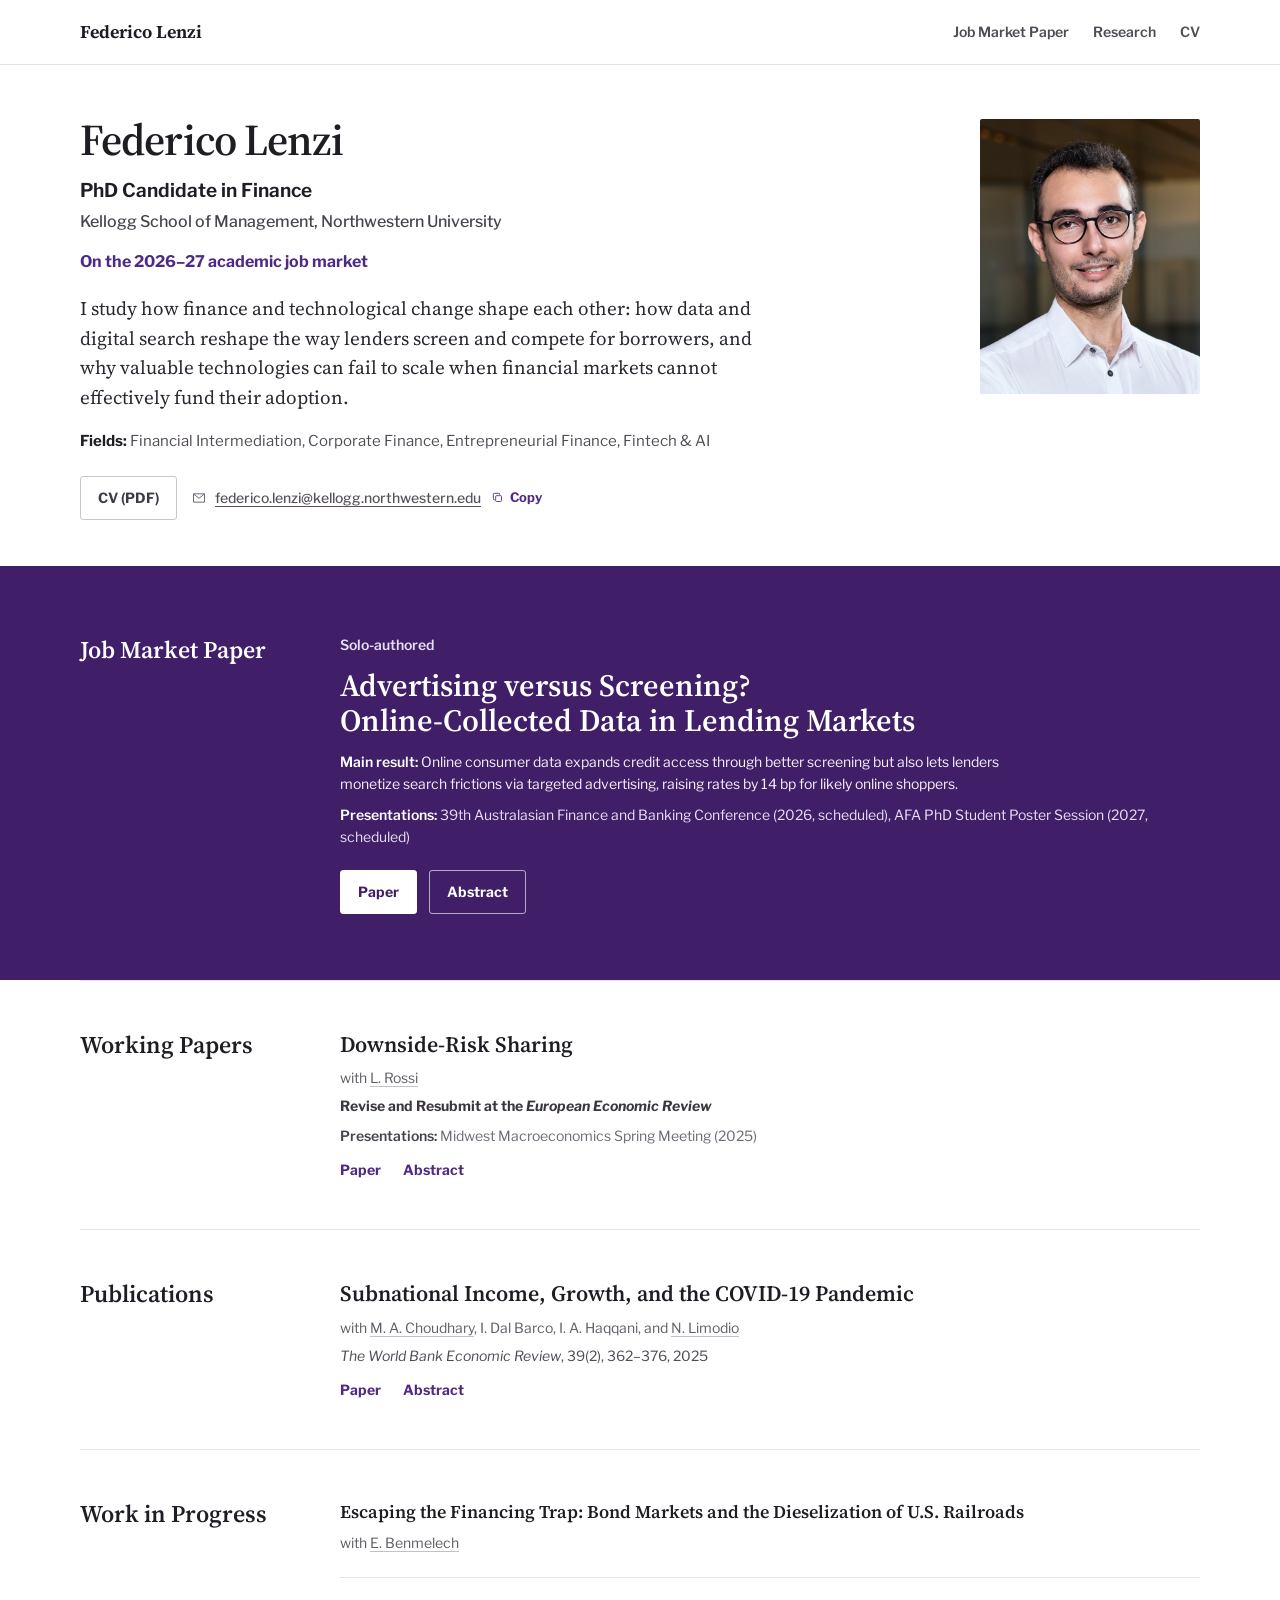
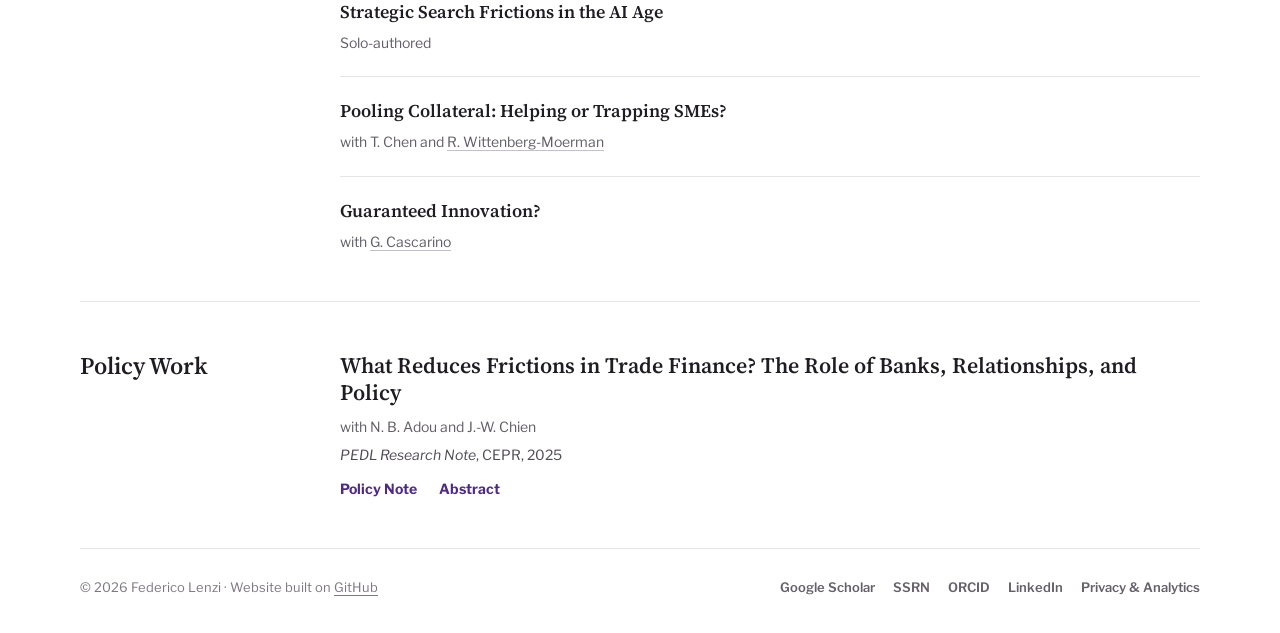
==== commit c3bfddca: "Add files via upload" ====
--- a/app.html
+++ b/app.html
@@ -6,7 +6,7 @@
 <meta name="application-name" content="Federico Lenzi">
 <meta name="apple-mobile-web-app-title" content="Federico Lenzi">
 <meta name="apple-mobile-web-app-capable" content="yes">
-<title>Federico Lenzi</title>
+<title>Federico Lenzi | Finance PhD Candidate at Kellogg</title>
 <link rel="preconnect" href="https://fonts.googleapis.com">
 <link rel="preconnect" href="https://fonts.gstatic.com" crossorigin>
 <link href="https://fonts.googleapis.com/css2?family=Libre+Franklin:wght@400;500;600;700&family=Source+Serif+4:opsz,wght@8..60,400;8..60,500;8..60,600;8..60,700&display=swap" rel="stylesheet">
@@ -122,20 +122,23 @@
 }
 </style>
 
-<meta name="description" content="Federico Lenzi is a Finance PhD candidate at the Kellogg School of Management, Northwestern University, on the 2026–27 academic job market. Research in financial intermediation, corporate finance, entrepreneurial finance, and Fintech & AI.">
+<meta name="description" content="Federico Lenzi is a PhD Candidate in Finance at Kellogg School of Management, Northwestern University, on the 2026–27 academic job market. Research in financial intermediation, corporate finance, entrepreneurial finance, and Fintech &amp; AI.">
 <meta name="robots" content="index, follow, max-image-preview:large">
 <meta name="theme-color" content="#401F68">
-<link rel="canonical" href="https://www.federicolenzi.com/">
-<link rel="manifest" href="site.webmanifest">
-<link rel="icon" href="favicon.svg" type="image/svg+xml">
-<link rel="apple-touch-icon" sizes="180x180" href="apple-touch-icon.png">
+<link rel="canonical" href="https://federicolenzi.com/">
+<link rel="manifest" href="/site.webmanifest">
+<link rel="icon" href="/favicon.ico" sizes="48x48">
+<link rel="icon" href="/favicon.svg" type="image/svg+xml">
+<link rel="icon" href="/icon-192.png" type="image/png" sizes="192x192">
+<link rel="apple-touch-icon" sizes="180x180" href="/apple-touch-icon.png">
 <meta property="og:type" content="profile">
-<meta property="og:title" content="Federico Lenzi | Finance PhD Candidate | Kellogg">
-<meta property="og:description" content="Finance PhD candidate at Kellogg School of Management, Northwestern University. On the 2026–27 academic job market.">
-<meta property="og:url" content="https://www.federicolenzi.com/">
+<meta property="og:title" content="Federico Lenzi | Finance PhD Candidate at Kellogg">
+<meta property="og:description" content="Federico Lenzi is a PhD Candidate in Finance at Kellogg School of Management, Northwestern University, on the 2026–27 academic job market. Research in financial intermediation, corporate finance, entrepreneurial finance, and Fintech &amp; AI.">
+<meta property="og:url" content="https://federicolenzi.com/">
+<meta property="og:site_name" content="Federico Lenzi">
 <meta name="twitter:card" content="summary">
-<meta name="twitter:title" content="Federico Lenzi | Finance PhD Candidate | Kellogg">
-<meta name="twitter:description" content="Finance PhD candidate at Kellogg School of Management, Northwestern University. On the 2026–27 academic job market.">
+<meta name="twitter:title" content="Federico Lenzi | Finance PhD Candidate at Kellogg">
+<meta name="twitter:description" content="Federico Lenzi is a PhD Candidate in Finance at Kellogg School of Management, Northwestern University, on the 2026–27 academic job market. Research in financial intermediation, corporate finance, entrepreneurial finance, and Fintech &amp; AI.">
 
 
 <style id="responsive-polish">
@@ -236,15 +239,30 @@
 </style>
 
 <script src="analytics.js" defer></script>
+
+<style id="contact-actions-polish">
+.actions{display:flex;align-items:center;gap:14px;flex-wrap:wrap}
+.email-group{display:inline-flex;align-items:center;gap:8px;min-width:0;flex-wrap:wrap}
+.contact-icon{width:16px;height:16px;flex:0 0 auto;color:#706977}
+.email{font-size:14px;font-weight:500;color:#57515b;text-decoration:underline;text-decoration-thickness:1px;text-underline-offset:3px}
+.email:hover{color:var(--purple)}
+.copy-email{appearance:none;border:0;background:transparent;color:var(--purple);padding:4px 2px;display:inline-flex;align-items:center;gap:5px;font:inherit;font-size:13px;font-weight:700;cursor:pointer}
+.copy-email:hover{text-decoration:underline;text-underline-offset:3px}
+.copy-icon{width:14px;height:14px;flex:0 0 auto}
+.footer small a{color:inherit;text-decoration:underline;text-underline-offset:3px}
+.jmp-result{max-width:72ch;color:#f6f2f9!important;margin-top:14px!important}
+@media(max-width:600px){.actions{align-items:flex-start}.email-group{width:100%}.email{overflow-wrap:anywhere}}
+</style>
+
 </head>
 <body>
 <header class="topbar"><div class="wrap nav"><a class="brand" href="#top">Federico Lenzi</a><nav class="navlinks"><a href="#jmp">Job Market Paper</a><a href="#research">Research</a><a href="files/CV_Federico_Lenzi.pdf" data-analytics-events="cv_click,cv_download">CV</a></nav></div></header>
 <main id="top">
-<section class="wrap hero"><div class="hero-copy"><div class="identity"><h1>Federico Lenzi</h1><p class="role">PhD Candidate in Finance</p><p class="affiliation">Kellogg School of Management<span class="aff-sep">, </span><span class="aff-uni">Northwestern University</span></p></div><p class="market">On the 2026–27 academic job market</p><p class="description">I study how search and information frictions shape credit markets: how borrowers look for financing, how lenders compete for them, and how new technology changes both.</p><p class="fields"><strong>Fields:</strong> Financial Intermediation, Corporate Finance, Entrepreneurial Finance, Fintech &amp; AI</p><div class="actions"><a class="btn" href="files/CV_Federico_Lenzi.pdf" data-analytics-events="cv_click,cv_download">CV</a><a class="email" href="mailto:federico.lenzi@kellogg.northwestern.edu">federico.lenzi@kellogg.northwestern.edu</a></div></div><div class="portrait-card"><img class="portrait" src="images/portrait.jpg" alt="Federico Lenzi" fetchpriority="high"></div></section>
-
-<section class="jmp-section" id="jmp"><div class="jmp-top"><div class="wrap section-grid"><div class="section-label">Job Market Paper</div><article class="jmp-head"><p class="jmp-meta">Solo-authored</p><h2>Advertising versus Screening?<br class="desktop-break"> Online-Collected Data in Lending Markets</h2><p class="presentation"><span class="pres-label">Presentations:</span> AFA PhD Student Poster Session (2027, scheduled)</p><div class="jmp-actions"><a class="btn primary" href="https://www.dropbox.com/scl/fi/j2xe1533vejxbl0ln4hzz/Screening_versus_advertising.pdf?rlkey=d7ud7jcw3p0iekmkfb5mvn9ji&st=68dz1qhs&e=1&dl=0" data-analytics-events="jmp_paper,jmp_pdf_download">Paper</a><a class="btn" href="#jmp-abstract" data-abstract-link="jmp-abstract" data-analytics-events="jmp_abstract" aria-controls="jmp-abstract">Abstract</a></div><div class="abstract-expand jmp-abstract-panel" id="jmp-abstract" hidden><div class="abstract"><p>As mortgage shopping moves online, lenders gain data on borrowers’ search and browsing activity. These data improve screening, lower rates, and expand credit. But they also support targeted advertising that reduces comparison shopping and raises markups. Which force dominates determines who benefits from online data.</p><p>I exploit the staggered adoption of state privacy laws limiting these uses, comparing borrowers at the same lender across states. Restricting data lowers mortgage rates by 14 basis points at advertising-reliant lenders: lower markups outweigh weaker screening. Consistent with weaker screening, approval rates fall one percentage point for credit scores below 750 and rise half a point above it.</p><p>Consistent with weaker targeting, paid-search clicks fall 7% at lenders using advertising-platform data. A search model shows that privacy shifts surplus from lenders to borrowers but reduces total surplus because search becomes costlier and screening weaker. In digital lending, data-use rules shape search and credit access.</p></div></div></article></div></div></section>
-
-<section class="section" id="research"><div class="wrap section-grid"><div class="section-label">Working Papers</div><div class="paper-stack"><article class="paper-row"><div><h3>Downside-Risk Sharing</h3><p class="authors">with <a href="https://sites.google.com/view/luca-rossi">L. Rossi</a></p><p class="status rnr">Revise and Resubmit at the <em>European Economic Review</em></p><p class="presentation"><span class="pres-label">Presentations:</span> Midwest Macroeconomics Spring Meeting (2025)</p><div class="row-actions"><a class="text-action" href="https://www.federicolenzi.com/files/downside_risk_sharing.pdf" data-analytics-events="downside_paper,downside_pdf_download">Paper</a><a class="text-action" href="#downside-abstract" data-abstract-link="downside-abstract" aria-controls="downside-abstract" data-analytics-events="downside_abstract">Abstract</a></div><div class="abstract-expand" id="downside-abstract" hidden><p class="abstract">Risk sharing is typically estimated using models that rely on both tails of the income growth distribution, yet agents care more about downside risks. We focus on negative income shocks, developing a methodology to estimate channels of downside-risk sharing and extend it to increasingly severe shocks. We find that the U.S. fiscal channel absorbs a large share of income-growth fluctuations, a result earlier studies understated.</p></div></div></article></div></div></section>
+<section class="wrap hero"><div class="hero-copy"><div class="identity"><h1>Federico Lenzi</h1><p class="role">PhD Candidate in Finance</p><p class="affiliation">Kellogg School of Management<span class="aff-sep">, </span><span class="aff-uni">Northwestern University</span></p></div><p class="market">On the 2026–27 academic job market</p><p class="description">I study how finance and technological change shape each other: how data and digital search reshape the way lenders screen and compete for borrowers, and why valuable technologies can fail to scale when financial markets cannot effectively fund their adoption.</p><p class="fields"><strong>Fields:</strong> Financial Intermediation, Corporate Finance, Entrepreneurial Finance, Fintech &amp; AI</p><div class="actions"><a class="btn" href="files/CV_Federico_Lenzi.pdf" data-analytics-events="cv_click,cv_download">CV (PDF)</a><span class="email-group"><svg class="contact-icon" viewBox="0 0 24 24" aria-hidden="true"><path d="M3.75 5.75h16.5v12.5H3.75z" fill="none" stroke="currentColor" stroke-width="1.5"/><path d="m4.5 6.5 7.5 6 7.5-6" fill="none" stroke="currentColor" stroke-width="1.5" stroke-linecap="round" stroke-linejoin="round"/></svg><a class="email" href="mailto:federico.lenzi@kellogg.northwestern.edu">federico.lenzi@kellogg.northwestern.edu</a><button class="copy-email" type="button" data-copy-email="federico.lenzi@kellogg.northwestern.edu" aria-label="Copy email address"><svg class="copy-icon" viewBox="0 0 24 24" aria-hidden="true"><rect x="8" y="8" width="10" height="10" rx="1.5" fill="none" stroke="currentColor" stroke-width="1.5"/><path d="M6 15H5.5A1.5 1.5 0 0 1 4 13.5v-8A1.5 1.5 0 0 1 5.5 4h8A1.5 1.5 0 0 1 15 5.5V6" fill="none" stroke="currentColor" stroke-width="1.5" stroke-linecap="round"/></svg><span class="copy-label">Copy</span></button></span></div></div><div class="portrait-card"><img class="portrait" src="images/portrait.jpg" alt="Federico Lenzi" fetchpriority="high"></div></section>
+
+<section class="jmp-section" id="jmp"><div class="jmp-top"><div class="wrap section-grid"><div class="section-label">Job Market Paper</div><article class="jmp-head"><p class="jmp-meta">Solo-authored</p><h2>Advertising versus Screening?<br class="desktop-break"> Online-Collected Data in Lending Markets</h2><p class="presentation jmp-result"><span class="pres-label">Main result:</span> Online consumer data expands credit access through better screening but also lets lenders monetize search frictions via targeted advertising, raising rates by 14 bp for likely online shoppers.</p><p class="presentation"><span class="pres-label">Presentations:</span> 39th Australasian Finance and Banking Conference (2026, scheduled), AFA PhD Student Poster Session (2027, scheduled)</p><div class="jmp-actions"><a class="btn primary" href="https://www.dropbox.com/scl/fi/j2xe1533vejxbl0ln4hzz/Screening_versus_advertising.pdf?rlkey=d7ud7jcw3p0iekmkfb5mvn9ji&st=68dz1qhs&e=1&dl=0" data-analytics-events="jmp_paper,jmp_pdf_download">Paper</a><a class="btn" href="#jmp-abstract" data-abstract-link="jmp-abstract" data-analytics-events="jmp_abstract" aria-controls="jmp-abstract">Abstract</a></div><div class="abstract-expand jmp-abstract-panel" id="jmp-abstract" hidden><div class="abstract"><p>As mortgage shopping moves online, lenders gain data on borrowers’ search and browsing activity. These data improve screening, lower rates, and expand credit. But they also support targeted advertising that reduces comparison shopping and raises markups. Which force dominates determines who benefits from online data.</p><p>I exploit the staggered adoption of state privacy laws limiting these uses, comparing borrowers at the same lender across states. Restricting data lowers mortgage rates by 14 basis points at advertising-reliant lenders: lower markups outweigh weaker screening. Consistent with weaker screening, approval rates fall one percentage point for credit scores below 750 and rise half a point above it.</p><p>Consistent with weaker targeting, paid-search clicks fall 7% at lenders using advertising-platform data. A search model shows that privacy shifts surplus from lenders to borrowers but reduces total surplus because search becomes costlier and screening weaker. In digital lending, data-use rules shape search and credit access.</p></div></div></article></div></div></section>
+
+<section class="section" id="research"><div class="wrap section-grid"><div class="section-label">Working Papers</div><div class="paper-stack"><article class="paper-row"><div><h3>Downside-Risk Sharing</h3><p class="authors">with <a href="https://sites.google.com/view/luca-rossi">L. Rossi</a></p><p class="status rnr">Revise and Resubmit at the <em>European Economic Review</em></p><p class="presentation"><span class="pres-label">Presentations:</span> Midwest Macroeconomics Spring Meeting (2025)</p><div class="row-actions"><a class="text-action" href="files/downside_risk_sharing.pdf" data-analytics-events="downside_paper,downside_pdf_download">Paper</a><a class="text-action" href="#downside-abstract" data-abstract-link="downside-abstract" aria-controls="downside-abstract" data-analytics-events="downside_abstract">Abstract</a></div><div class="abstract-expand" id="downside-abstract" hidden><p class="abstract">Risk sharing is typically estimated using models that rely on both tails of the income growth distribution, yet agents care more about downside risks. We focus on negative income shocks, developing a methodology to estimate channels of downside-risk sharing and extend it to increasingly severe shocks. We find that the U.S. fiscal channel absorbs a large share of income-growth fluctuations, a result earlier studies understated.</p></div></div></article></div></div></section>
 
 <section class="section"><div class="wrap section-grid"><div class="section-label">Publications</div><div class="paper-stack"><article class="paper-row"><div><h3>Subnational Income, Growth, and the COVID-19 Pandemic</h3><p class="authors">with <a href="https://www.lboro.ac.uk/schools/business-school/our-people/ali-choudhary/">M. A. Choudhary</a>, I. Dal Barco, I. A. Haqqani, and <a href="https://www.nicolalimodio.com/">N. Limodio</a></p><p class="status"><em>The World Bank Economic Review</em>, 39(2), 362–376, 2025</p><div class="row-actions"><a class="text-action" href="https://academic.oup.com/wber/article/39/2/362/7693247" data-analytics-events="subnational_income_paper">Paper</a><a class="text-action" href="#wber-abstract" data-abstract-link="wber-abstract" aria-controls="wber-abstract" data-analytics-events="subnational_income_abstract">Abstract</a></div><div class="abstract-expand" id="wber-abstract" hidden><p class="abstract">Using real-time data and machine-learning methods, we produce monthly aggregates on gross national income (GNI) for 147 Pakistani districts between 2012 and 2021. We use them to understand whether and how the COVID-19 pandemic affected Pakistan's growth and subnational income distribution. Three findings emerge from our analysis. First, districts experienced a sizable decline in income during the pandemic, as their monthly growth rate dropped on average by 0.133 percentage points. Second, a larger income drop occurred in districts with a higher COVID-19 incidence, corresponding to urban areas characterized by a higher population density. Third, COVID-19 caused a decline in income inequality across districts, with more affluent districts experiencing more negative income growth during the pandemic.</p></div></div></article></div></div></section>
 
@@ -252,7 +270,33 @@
 
 <section class="section"><div class="wrap section-grid"><div class="section-label">Policy Work</div><div class="paper-stack"><article class="paper-row"><div><h3>What Reduces Frictions in Trade Finance? The Role of Banks, Relationships, and Policy</h3><p class="authors">with N. B. Adou and J.-W. Chien</p><p class="status"><em>PEDL Research Note</em>, CEPR, 2025</p><div class="row-actions"><a class="text-action" href="https://grp.cepr.org/publications/pedl-research-note/what-reduces-frictions-trade-finance-role-banks-relationships-and" data-analytics-events="pedl_policy_note">Policy Note</a><a class="text-action" href="#pedl-abstract" data-abstract-link="pedl-abstract" aria-controls="pedl-abstract" data-analytics-events="pedl_abstract">Abstract</a></div><div class="abstract-expand" id="pedl-abstract" hidden><p class="abstract">The African continent is often envisioned as the future industrial hub of the planet. However, it accounts for no more than 3% of total global trade. A key factor behind this performance is the limited access to financial services. Understanding how trade finance works in emerging markets is undoubtedly the first step for developing future interventions. The present work surveys importers and exporters in Kenya to understand their demand for different financial products and intermediaries. It also sheds light on the role of relationship banking and Pan-African banks in reducing friction in trade financing. Lastly, it looks at the awareness of recent trade agreements affecting the cost of trade and payment services.</p></div></div></article></div></div></section>
 </main>
-<footer class="wrap footer"><small>© 2026 Federico Lenzi</small><div class="footer-links"><a href="https://scholar.google.com/citations?user=6dAql64AAAAJ" data-analytics-events="google_scholar">Google Scholar</a><a href="https://ssrn.com/author=11103208" data-analytics-events="ssrn">SSRN</a><a href="https://orcid.org/0009-0009-7592-2353" data-analytics-events="orcid">ORCID</a><a href="https://www.linkedin.com/in/federico-lenzi-313651293/" data-analytics-events="linkedin">LinkedIn</a><a href="privacy.html" data-analytics-events="privacy">Privacy &amp; Analytics</a></div></footer>
+<footer class="wrap footer"><small>© 2026 Federico Lenzi · Website built on <a href="https://github.com/federlen/federlen.github.io">GitHub</a></small><div class="footer-links"><a href="https://scholar.google.com/citations?user=6dAql64AAAAJ" data-analytics-events="google_scholar">Google Scholar</a><a href="https://ssrn.com/author=11103208" data-analytics-events="ssrn">SSRN</a><a href="https://orcid.org/0009-0009-7592-2353" data-analytics-events="orcid">ORCID</a><a href="https://www.linkedin.com/in/federico-lenzi-313651293/" data-analytics-events="linkedin">LinkedIn</a><a href="privacy.html" data-analytics-events="privacy">Privacy &amp; Analytics</a></div></footer>
+
+
+<script>
+(function(){
+  function fallbackCopy(text){
+    var ta=document.createElement('textarea');
+    ta.value=text; ta.setAttribute('readonly','');
+    ta.style.position='fixed'; ta.style.opacity='0';
+    document.body.appendChild(ta); ta.select();
+    try{ document.execCommand('copy'); }catch(e){}
+    document.body.removeChild(ta);
+  }
+  document.querySelectorAll('[data-copy-email]').forEach(function(btn){
+    btn.addEventListener('click', function(){
+      var text=btn.getAttribute('data-copy-email');
+      var label=btn.querySelector('.copy-label');
+      function done(){
+        if(label){ label.textContent='Copied'; setTimeout(function(){label.textContent='Copy';},1600); }
+      }
+      if(navigator.clipboard && window.isSecureContext){
+        navigator.clipboard.writeText(text).then(done).catch(function(){ fallbackCopy(text); done(); });
+      } else { fallbackCopy(text); done(); }
+    });
+  });
+})();
+</script>
 
 <script>
 document.querySelectorAll('[data-abstract-link]').forEach(function(link){
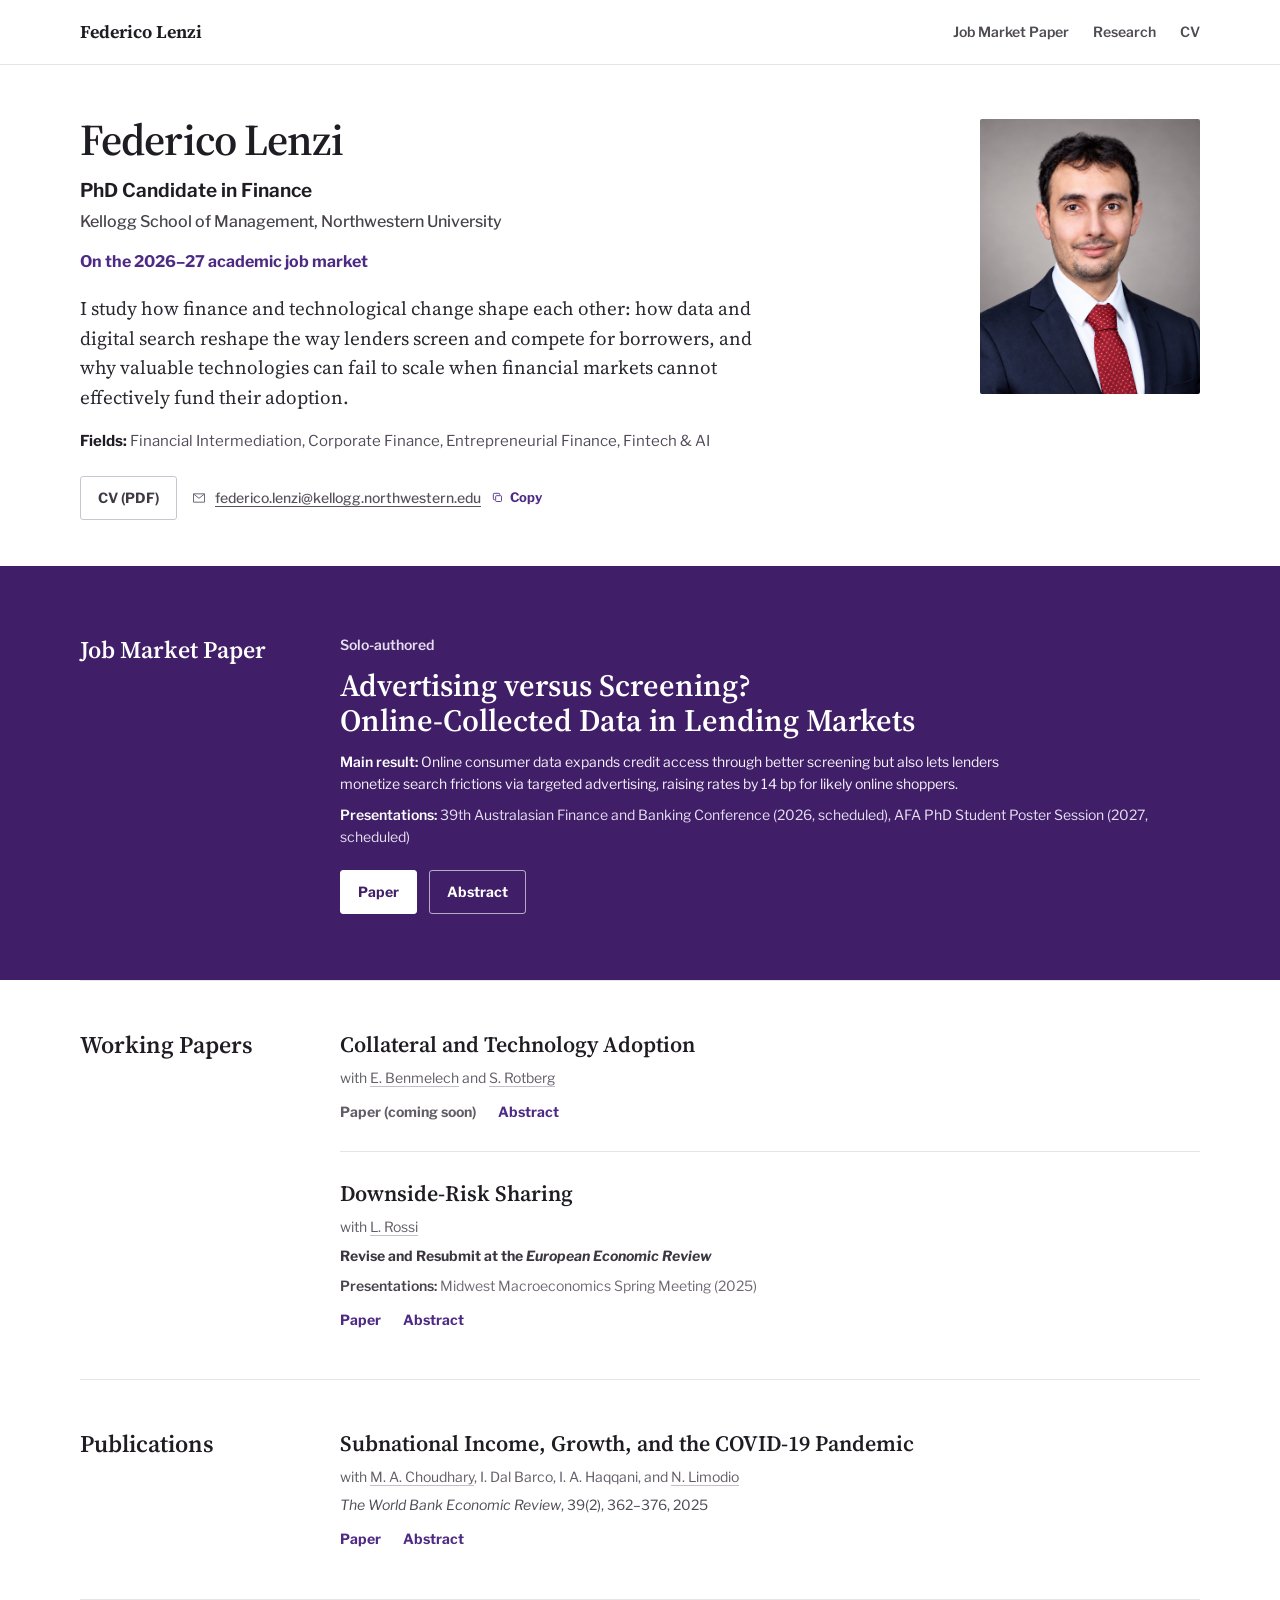
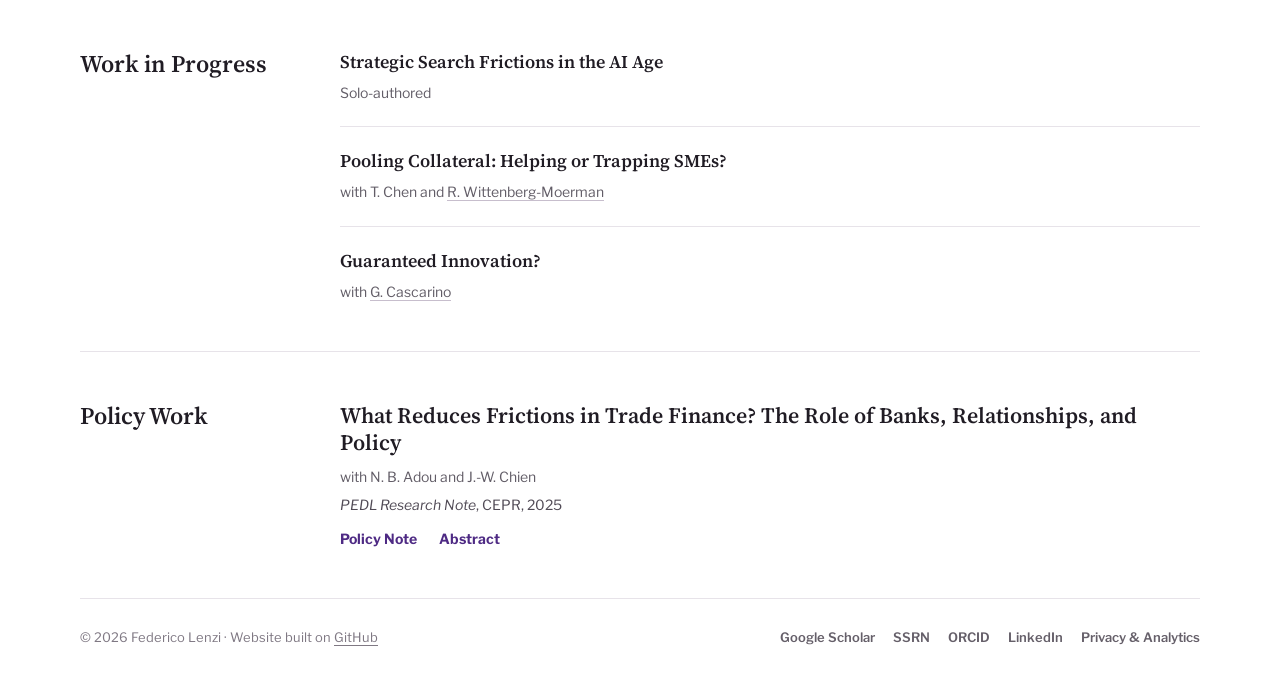
==== commit 57fc86bd: "Add files via upload" ====
--- a/app.html
+++ b/app.html
@@ -75,6 +75,7 @@
 .row-actions{display:flex;gap:22px;align-items:center;justify-content:flex-start;margin-top:12px;flex-wrap:wrap}
 .text-action{font-size:14px;font-weight:700;color:var(--purple);text-decoration:none;white-space:nowrap}
 .text-action:hover{text-decoration:underline;text-underline-offset:3px}
+.paper-unavailable{font-size:14px;font-weight:700;color:var(--muted);white-space:nowrap}
 details.abstract-details{margin-top:14px}
 details.abstract-details summary{cursor:pointer;color:var(--purple);font-size:14px;font-weight:700;list-style:none;display:inline-block}
 details.abstract-details summary::-webkit-details-marker{display:none}
@@ -262,11 +263,11 @@
 
 <section class="jmp-section" id="jmp"><div class="jmp-top"><div class="wrap section-grid"><div class="section-label">Job Market Paper</div><article class="jmp-head"><p class="jmp-meta">Solo-authored</p><h2>Advertising versus Screening?<br class="desktop-break"> Online-Collected Data in Lending Markets</h2><p class="presentation jmp-result"><span class="pres-label">Main result:</span> Online consumer data expands credit access through better screening but also lets lenders monetize search frictions via targeted advertising, raising rates by 14 bp for likely online shoppers.</p><p class="presentation"><span class="pres-label">Presentations:</span> 39th Australasian Finance and Banking Conference (2026, scheduled), AFA PhD Student Poster Session (2027, scheduled)</p><div class="jmp-actions"><a class="btn primary" href="https://www.dropbox.com/scl/fi/j2xe1533vejxbl0ln4hzz/Screening_versus_advertising.pdf?rlkey=d7ud7jcw3p0iekmkfb5mvn9ji&st=68dz1qhs&e=1&dl=0" data-analytics-events="jmp_paper,jmp_pdf_download">Paper</a><a class="btn" href="#jmp-abstract" data-abstract-link="jmp-abstract" data-analytics-events="jmp_abstract" aria-controls="jmp-abstract">Abstract</a></div><div class="abstract-expand jmp-abstract-panel" id="jmp-abstract" hidden><div class="abstract"><p>As mortgage shopping moves online, lenders gain data on borrowers’ search and browsing activity. These data improve screening, lower rates, and expand credit. But they also support targeted advertising that reduces comparison shopping and raises markups. Which force dominates determines who benefits from online data.</p><p>I exploit the staggered adoption of state privacy laws limiting these uses, comparing borrowers at the same lender across states. Restricting data lowers mortgage rates by 14 basis points at advertising-reliant lenders: lower markups outweigh weaker screening. Consistent with weaker screening, approval rates fall one percentage point for credit scores below 750 and rise half a point above it.</p><p>Consistent with weaker targeting, paid-search clicks fall 7% at lenders using advertising-platform data. A search model shows that privacy shifts surplus from lenders to borrowers but reduces total surplus because search becomes costlier and screening weaker. In digital lending, data-use rules shape search and credit access.</p></div></div></article></div></div></section>
 
-<section class="section" id="research"><div class="wrap section-grid"><div class="section-label">Working Papers</div><div class="paper-stack"><article class="paper-row"><div><h3>Downside-Risk Sharing</h3><p class="authors">with <a href="https://sites.google.com/view/luca-rossi">L. Rossi</a></p><p class="status rnr">Revise and Resubmit at the <em>European Economic Review</em></p><p class="presentation"><span class="pres-label">Presentations:</span> Midwest Macroeconomics Spring Meeting (2025)</p><div class="row-actions"><a class="text-action" href="files/downside_risk_sharing.pdf" data-analytics-events="downside_paper,downside_pdf_download">Paper</a><a class="text-action" href="#downside-abstract" data-abstract-link="downside-abstract" aria-controls="downside-abstract" data-analytics-events="downside_abstract">Abstract</a></div><div class="abstract-expand" id="downside-abstract" hidden><p class="abstract">Risk sharing is typically estimated using models that rely on both tails of the income growth distribution, yet agents care more about downside risks. We focus on negative income shocks, developing a methodology to estimate channels of downside-risk sharing and extend it to increasingly severe shocks. We find that the U.S. fiscal channel absorbs a large share of income-growth fluctuations, a result earlier studies understated.</p></div></div></article></div></div></section>
+<section class="section" id="research"><div class="wrap section-grid"><div class="section-label">Working Papers</div><div class="paper-stack"><article class="paper-row"><div><h3>Collateral and Technology Adoption</h3><p class="authors">with <a href="https://effibenmelech.com/">E. Benmelech</a> and <a href="https://shaharrotberg.com/">S. Rotberg</a></p><div class="row-actions"><span class="paper-unavailable">Paper (coming soon)</span><a class="text-action" href="#collateral-abstract" data-abstract-link="collateral-abstract" aria-controls="collateral-abstract">Abstract</a></div><div class="abstract-expand" id="collateral-abstract" hidden><p class="abstract">The technologies that transform economies – steam, diesel, electricity, computing – arrive embodied in equipment and are often financed with debt secured by that equipment. We model adoption with endogenous collateral values: the resale value of new machines rises with the number of firms operating them and the standardization of their designs, while each departing user drains the pool of buyers for the old technology. Secured credit generates strategic complementarity in adoption: each switch improves the financing terms of prospective adopters and worsens those of firms left behind. Finance, not technology alone, governs the pace of diffusion. Standardization amplifies the complementarity: fewer designs deepen the resale market behind every machine, so a mandate to standardize also loosens credit. The dieselization of American railroads illustrates the mechanism: diesels purchased with equipment trust certificates displaced steam, adoption surged after wartime standardization, and the steam resale market collapsed.</p></div></div></article><article class="paper-row"><div><h3>Downside-Risk Sharing</h3><p class="authors">with <a href="https://sites.google.com/view/luca-rossi">L. Rossi</a></p><p class="status rnr">Revise and Resubmit at the <em>European Economic Review</em></p><p class="presentation"><span class="pres-label">Presentations:</span> Midwest Macroeconomics Spring Meeting (2025)</p><div class="row-actions"><a class="text-action" href="files/downside_risk_sharing.pdf" data-analytics-events="downside_paper,downside_pdf_download">Paper</a><a class="text-action" href="#downside-abstract" data-abstract-link="downside-abstract" aria-controls="downside-abstract" data-analytics-events="downside_abstract">Abstract</a></div><div class="abstract-expand" id="downside-abstract" hidden><p class="abstract">Risk sharing is typically estimated using models that rely on both tails of the income growth distribution, yet agents care more about downside risks. We focus on negative income shocks, developing a methodology to estimate channels of downside-risk sharing and extend it to increasingly severe shocks – an issue important to policymakers but overlooked in prior work. We find that federal transfers and taxes absorb a large share of income-growth fluctuations, a result earlier studies understated. Overall, our findings challenge policy arguments based on past research portraying public risk sharing as a relatively weak channel.</p></div></div></article></div></div></section>
 
 <section class="section"><div class="wrap section-grid"><div class="section-label">Publications</div><div class="paper-stack"><article class="paper-row"><div><h3>Subnational Income, Growth, and the COVID-19 Pandemic</h3><p class="authors">with <a href="https://www.lboro.ac.uk/schools/business-school/our-people/ali-choudhary/">M. A. Choudhary</a>, I. Dal Barco, I. A. Haqqani, and <a href="https://www.nicolalimodio.com/">N. Limodio</a></p><p class="status"><em>The World Bank Economic Review</em>, 39(2), 362–376, 2025</p><div class="row-actions"><a class="text-action" href="https://academic.oup.com/wber/article/39/2/362/7693247" data-analytics-events="subnational_income_paper">Paper</a><a class="text-action" href="#wber-abstract" data-abstract-link="wber-abstract" aria-controls="wber-abstract" data-analytics-events="subnational_income_abstract">Abstract</a></div><div class="abstract-expand" id="wber-abstract" hidden><p class="abstract">Using real-time data and machine-learning methods, we produce monthly aggregates on gross national income (GNI) for 147 Pakistani districts between 2012 and 2021. We use them to understand whether and how the COVID-19 pandemic affected Pakistan's growth and subnational income distribution. Three findings emerge from our analysis. First, districts experienced a sizable decline in income during the pandemic, as their monthly growth rate dropped on average by 0.133 percentage points. Second, a larger income drop occurred in districts with a higher COVID-19 incidence, corresponding to urban areas characterized by a higher population density. Third, COVID-19 caused a decline in income inequality across districts, with more affluent districts experiencing more negative income growth during the pandemic.</p></div></div></article></div></div></section>
 
-<section class="section"><div class="wrap section-grid"><div class="section-label">Work in Progress</div><div class="wip-list"><article class="wip"><h3>Escaping the Financing Trap: Bond Markets and the Dieselization of U.S. Railroads</h3><p class="authors">with <a href="https://effibenmelech.com/">E. Benmelech</a></p></article><article class="wip"><h3>Strategic Search Frictions in the AI Age</h3><p class="authors">Solo-authored</p></article><article class="wip"><h3>Pooling Collateral: Helping or Trapping SMEs?</h3><p class="authors">with T. Chen and <a href="https://regina-wittenbenbergmoerman.squarespace.com/">R. Wittenberg-Moerman</a></p></article><article class="wip"><h3>Guaranteed Innovation?</h3><p class="authors">with <a href="https://papers.ssrn.com/sol3/cf_dev/AbsByAuth.cfm?per_id=2404659">G. Cascarino</a></p></article></div></div></section>
+<section class="section"><div class="wrap section-grid"><div class="section-label">Work in Progress</div><div class="wip-list"><article class="wip"><h3>Strategic Search Frictions in the AI Age</h3><p class="authors">Solo-authored</p></article><article class="wip"><h3>Pooling Collateral: Helping or Trapping SMEs?</h3><p class="authors">with T. Chen and <a href="https://regina-wittenbenbergmoerman.squarespace.com/">R. Wittenberg-Moerman</a></p></article><article class="wip"><h3>Guaranteed Innovation?</h3><p class="authors">with <a href="https://papers.ssrn.com/sol3/cf_dev/AbsByAuth.cfm?per_id=2404659">G. Cascarino</a></p></article></div></div></section>
 
 <section class="section"><div class="wrap section-grid"><div class="section-label">Policy Work</div><div class="paper-stack"><article class="paper-row"><div><h3>What Reduces Frictions in Trade Finance? The Role of Banks, Relationships, and Policy</h3><p class="authors">with N. B. Adou and J.-W. Chien</p><p class="status"><em>PEDL Research Note</em>, CEPR, 2025</p><div class="row-actions"><a class="text-action" href="https://grp.cepr.org/publications/pedl-research-note/what-reduces-frictions-trade-finance-role-banks-relationships-and" data-analytics-events="pedl_policy_note">Policy Note</a><a class="text-action" href="#pedl-abstract" data-abstract-link="pedl-abstract" aria-controls="pedl-abstract" data-analytics-events="pedl_abstract">Abstract</a></div><div class="abstract-expand" id="pedl-abstract" hidden><p class="abstract">The African continent is often envisioned as the future industrial hub of the planet. However, it accounts for no more than 3% of total global trade. A key factor behind this performance is the limited access to financial services. Understanding how trade finance works in emerging markets is undoubtedly the first step for developing future interventions. The present work surveys importers and exporters in Kenya to understand their demand for different financial products and intermediaries. It also sheds light on the role of relationship banking and Pan-African banks in reducing friction in trade financing. Lastly, it looks at the awareness of recent trade agreements affecting the cost of trade and payment services.</p></div></div></article></div></div></section>
 </main>
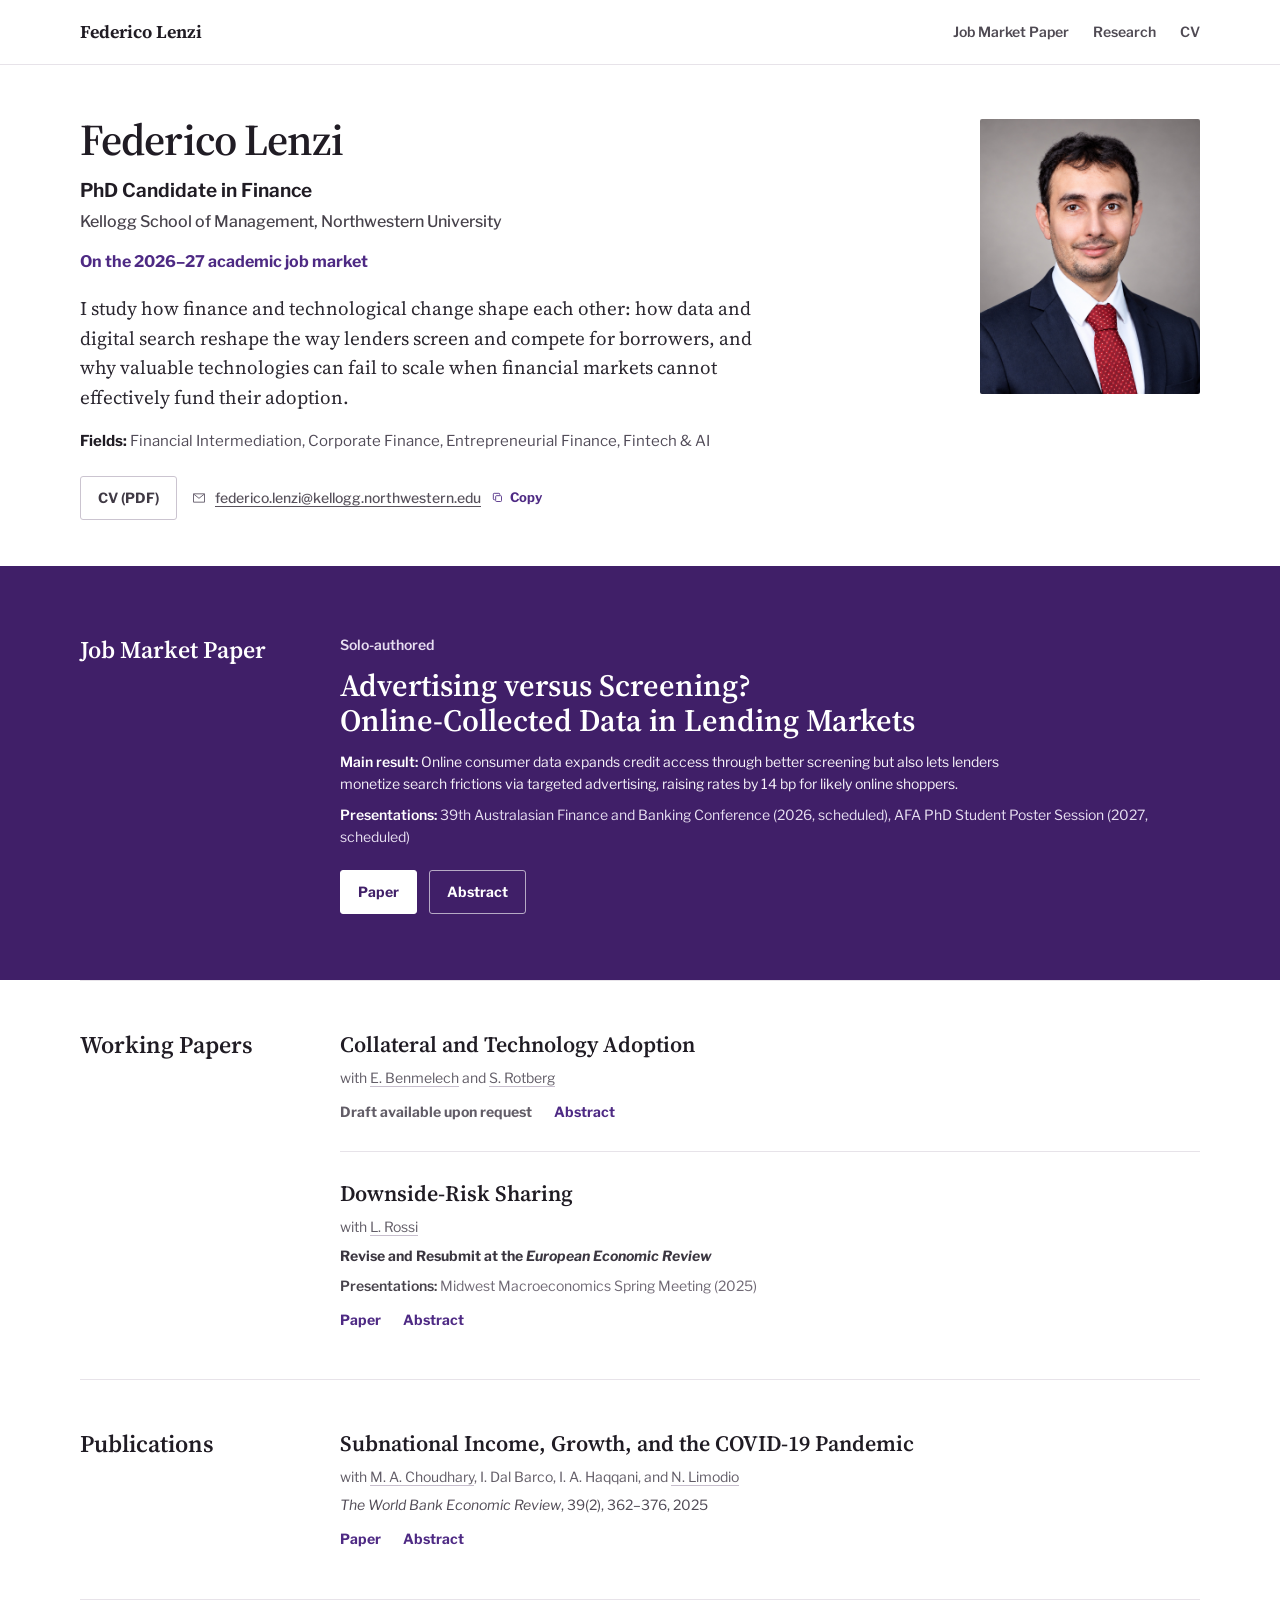
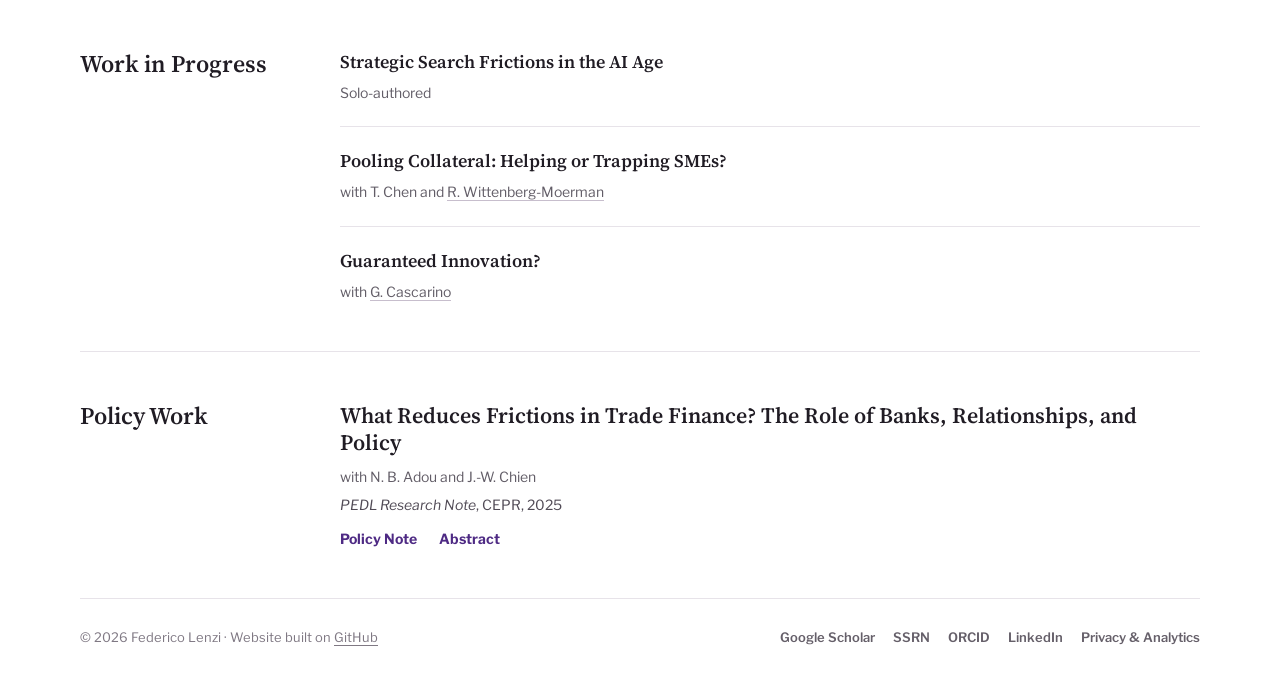
==== commit c70f9ded: "Add files via upload" ====
--- a/app.html
+++ b/app.html
@@ -261,9 +261,9 @@
 <main id="top">
 <section class="wrap hero"><div class="hero-copy"><div class="identity"><h1>Federico Lenzi</h1><p class="role">PhD Candidate in Finance</p><p class="affiliation">Kellogg School of Management<span class="aff-sep">, </span><span class="aff-uni">Northwestern University</span></p></div><p class="market">On the 2026–27 academic job market</p><p class="description">I study how finance and technological change shape each other: how data and digital search reshape the way lenders screen and compete for borrowers, and why valuable technologies can fail to scale when financial markets cannot effectively fund their adoption.</p><p class="fields"><strong>Fields:</strong> Financial Intermediation, Corporate Finance, Entrepreneurial Finance, Fintech &amp; AI</p><div class="actions"><a class="btn" href="files/CV_Federico_Lenzi.pdf" data-analytics-events="cv_click,cv_download">CV (PDF)</a><span class="email-group"><svg class="contact-icon" viewBox="0 0 24 24" aria-hidden="true"><path d="M3.75 5.75h16.5v12.5H3.75z" fill="none" stroke="currentColor" stroke-width="1.5"/><path d="m4.5 6.5 7.5 6 7.5-6" fill="none" stroke="currentColor" stroke-width="1.5" stroke-linecap="round" stroke-linejoin="round"/></svg><a class="email" href="mailto:federico.lenzi@kellogg.northwestern.edu">federico.lenzi@kellogg.northwestern.edu</a><button class="copy-email" type="button" data-copy-email="federico.lenzi@kellogg.northwestern.edu" aria-label="Copy email address"><svg class="copy-icon" viewBox="0 0 24 24" aria-hidden="true"><rect x="8" y="8" width="10" height="10" rx="1.5" fill="none" stroke="currentColor" stroke-width="1.5"/><path d="M6 15H5.5A1.5 1.5 0 0 1 4 13.5v-8A1.5 1.5 0 0 1 5.5 4h8A1.5 1.5 0 0 1 15 5.5V6" fill="none" stroke="currentColor" stroke-width="1.5" stroke-linecap="round"/></svg><span class="copy-label">Copy</span></button></span></div></div><div class="portrait-card"><img class="portrait" src="images/portrait.jpg" alt="Federico Lenzi" fetchpriority="high"></div></section>
 
-<section class="jmp-section" id="jmp"><div class="jmp-top"><div class="wrap section-grid"><div class="section-label">Job Market Paper</div><article class="jmp-head"><p class="jmp-meta">Solo-authored</p><h2>Advertising versus Screening?<br class="desktop-break"> Online-Collected Data in Lending Markets</h2><p class="presentation jmp-result"><span class="pres-label">Main result:</span> Online consumer data expands credit access through better screening but also lets lenders monetize search frictions via targeted advertising, raising rates by 14 bp for likely online shoppers.</p><p class="presentation"><span class="pres-label">Presentations:</span> 39th Australasian Finance and Banking Conference (2026, scheduled), AFA PhD Student Poster Session (2027, scheduled)</p><div class="jmp-actions"><a class="btn primary" href="https://www.dropbox.com/scl/fi/j2xe1533vejxbl0ln4hzz/Screening_versus_advertising.pdf?rlkey=d7ud7jcw3p0iekmkfb5mvn9ji&st=68dz1qhs&e=1&dl=0" data-analytics-events="jmp_paper,jmp_pdf_download">Paper</a><a class="btn" href="#jmp-abstract" data-abstract-link="jmp-abstract" data-analytics-events="jmp_abstract" aria-controls="jmp-abstract">Abstract</a></div><div class="abstract-expand jmp-abstract-panel" id="jmp-abstract" hidden><div class="abstract"><p>As mortgage shopping moves online, lenders gain data on borrowers’ search and browsing activity. These data improve screening, lower rates, and expand credit. But they also support targeted advertising that reduces comparison shopping and raises markups. Which force dominates determines who benefits from online data.</p><p>I exploit the staggered adoption of state privacy laws limiting these uses, comparing borrowers at the same lender across states. Restricting data lowers mortgage rates by 14 basis points at advertising-reliant lenders: lower markups outweigh weaker screening. Consistent with weaker screening, approval rates fall one percentage point for credit scores below 750 and rise half a point above it.</p><p>Consistent with weaker targeting, paid-search clicks fall 7% at lenders using advertising-platform data. A search model shows that privacy shifts surplus from lenders to borrowers but reduces total surplus because search becomes costlier and screening weaker. In digital lending, data-use rules shape search and credit access.</p></div></div></article></div></div></section>
-
-<section class="section" id="research"><div class="wrap section-grid"><div class="section-label">Working Papers</div><div class="paper-stack"><article class="paper-row"><div><h3>Collateral and Technology Adoption</h3><p class="authors">with <a href="https://effibenmelech.com/">E. Benmelech</a> and <a href="https://shaharrotberg.com/">S. Rotberg</a></p><div class="row-actions"><span class="paper-unavailable">Paper (coming soon)</span><a class="text-action" href="#collateral-abstract" data-abstract-link="collateral-abstract" aria-controls="collateral-abstract">Abstract</a></div><div class="abstract-expand" id="collateral-abstract" hidden><p class="abstract">The technologies that transform economies – steam, diesel, electricity, computing – arrive embodied in equipment and are often financed with debt secured by that equipment. We model adoption with endogenous collateral values: the resale value of new machines rises with the number of firms operating them and the standardization of their designs, while each departing user drains the pool of buyers for the old technology. Secured credit generates strategic complementarity in adoption: each switch improves the financing terms of prospective adopters and worsens those of firms left behind. Finance, not technology alone, governs the pace of diffusion. Standardization amplifies the complementarity: fewer designs deepen the resale market behind every machine, so a mandate to standardize also loosens credit. The dieselization of American railroads illustrates the mechanism: diesels purchased with equipment trust certificates displaced steam, adoption surged after wartime standardization, and the steam resale market collapsed.</p></div></div></article><article class="paper-row"><div><h3>Downside-Risk Sharing</h3><p class="authors">with <a href="https://sites.google.com/view/luca-rossi">L. Rossi</a></p><p class="status rnr">Revise and Resubmit at the <em>European Economic Review</em></p><p class="presentation"><span class="pres-label">Presentations:</span> Midwest Macroeconomics Spring Meeting (2025)</p><div class="row-actions"><a class="text-action" href="files/downside_risk_sharing.pdf" data-analytics-events="downside_paper,downside_pdf_download">Paper</a><a class="text-action" href="#downside-abstract" data-abstract-link="downside-abstract" aria-controls="downside-abstract" data-analytics-events="downside_abstract">Abstract</a></div><div class="abstract-expand" id="downside-abstract" hidden><p class="abstract">Risk sharing is typically estimated using models that rely on both tails of the income growth distribution, yet agents care more about downside risks. We focus on negative income shocks, developing a methodology to estimate channels of downside-risk sharing and extend it to increasingly severe shocks – an issue important to policymakers but overlooked in prior work. We find that federal transfers and taxes absorb a large share of income-growth fluctuations, a result earlier studies understated. Overall, our findings challenge policy arguments based on past research portraying public risk sharing as a relatively weak channel.</p></div></div></article></div></div></section>
+<section class="jmp-section" id="jmp"><div class="jmp-top"><div class="wrap section-grid"><div class="section-label">Job Market Paper</div><article class="jmp-head"><p class="jmp-meta">Solo-authored</p><h2>Advertising versus Screening?<br class="desktop-break"> Online-Collected Data in Lending Markets</h2><p class="presentation jmp-result"><span class="pres-label">Main result:</span> Online consumer data expands credit access through better screening but also lets lenders monetize search frictions via targeted advertising, raising rates by 14 bp for likely online shoppers.</p><p class="presentation"><span class="pres-label">Presentations:</span> 39th Australasian Finance and Banking Conference (2026, scheduled), AFA PhD Student Poster Session (2027, scheduled)</p><div class="jmp-actions"><a class="btn primary" href="https://www.dropbox.com/scl/fi/j2xe1533vejxbl0ln4hzz/Screening_versus_advertising.pdf?rlkey=d7ud7jcw3p0iekmkfb5mvn9ji&st=68dz1qhs&e=1&dl=0" data-analytics-events="jmp_paper,jmp_pdf_download">Paper</a><a class="btn" href="#jmp-abstract" data-abstract-link="jmp-abstract" data-analytics-events="jmp_abstract" aria-controls="jmp-abstract">Abstract</a></div><div class="abstract-expand jmp-abstract-panel" id="jmp-abstract" hidden><div class="abstract"><p>As mortgage shopping moves online, lenders gain data on borrowers’ search and browsing activity. These data improve screening, lower rates, and expand credit, but also let lenders target search-engine ads to borrowers before they obtain competing quotes, discouraging comparison shopping and supporting markups. I exploit the staggered enforcement of state privacy laws restricting online data collection and sharing, comparing borrowers at the same lender across states. At advertising-reliant lenders, enforcement lowers rates for likely shoppers by 14 basis points, with no detectable effect for other borrowers: lower markups outweigh weaker screening. Consistent with weaker screening, these lenders approve riskier borrowers: rejection rates fall while one-year bankruptcy rises. Consistent with weaker targeting, their paid-search clicks fall about 7% per 10-percentage-point increase in exposure. A search model shows that privacy shifts surplus from lenders to borrowers but reduces total surplus as more borrowers incur search costs and screening weakens. In digital lending, data-use rules are also competition rules.</p></div></div></article></div></div></section>
+
+<section class="section" id="research"><div class="wrap section-grid"><div class="section-label">Working Papers</div><div class="paper-stack"><article class="paper-row"><div><h3>Collateral and Technology Adoption</h3><p class="authors">with <a href="https://effibenmelech.com/">E. Benmelech</a> and <a href="https://shaharrotberg.com/">S. Rotberg</a></p><div class="row-actions"><span class="paper-unavailable">Draft available upon request</span><a class="text-action" href="#collateral-abstract" data-abstract-link="collateral-abstract" aria-controls="collateral-abstract" data-analytics-events="collateral_abstract">Abstract</a></div><div class="abstract-expand" id="collateral-abstract" hidden><p class="abstract">The technologies that transform economies – steam, diesel, electricity, computing – arrive embodied in equipment and are often financed with debt secured by that equipment. We model adoption with endogenous collateral values: the resale value of new machines rises with the number of firms operating them and the standardization of their designs, while each departing user drains the pool of buyers for the old technology. Secured credit generates strategic complementarity in adoption: each switch improves the financing terms of prospective adopters and worsens those of firms left behind. Finance, not technology alone, governs the pace of diffusion. Standardization amplifies the complementarity: fewer designs deepen the resale market behind every machine, so a mandate to standardize also loosens credit. The dieselization of American railroads illustrates the mechanism: diesels purchased with equipment trust certificates displaced steam, adoption surged after wartime standardization, and the steam resale market collapsed.</p></div></div></article><article class="paper-row"><div><h3>Downside-Risk Sharing</h3><p class="authors">with <a href="https://sites.google.com/view/luca-rossi">L. Rossi</a></p><p class="status rnr">Revise and Resubmit at the <em>European Economic Review</em></p><p class="presentation"><span class="pres-label">Presentations:</span> Midwest Macroeconomics Spring Meeting (2025)</p><div class="row-actions"><a class="text-action" href="files/downside_risk_sharing.pdf" data-analytics-events="downside_paper,downside_pdf_download">Paper</a><a class="text-action" href="#downside-abstract" data-abstract-link="downside-abstract" aria-controls="downside-abstract" data-analytics-events="downside_abstract">Abstract</a></div><div class="abstract-expand" id="downside-abstract" hidden><p class="abstract">Risk sharing is typically estimated using models that rely on both tails of the income growth distribution, yet agents care more about downside risks. We focus on negative income shocks, developing a methodology to estimate channels of downside-risk sharing and extend it to increasingly severe shocks – an issue important to policymakers but overlooked in prior work. We find that federal transfers and taxes absorb a large share of income-growth fluctuations, a result earlier studies understated. Overall, our findings challenge policy arguments based on past research portraying public risk sharing as a relatively weak channel.</p></div></div></article></div></div></section>
 
 <section class="section"><div class="wrap section-grid"><div class="section-label">Publications</div><div class="paper-stack"><article class="paper-row"><div><h3>Subnational Income, Growth, and the COVID-19 Pandemic</h3><p class="authors">with <a href="https://www.lboro.ac.uk/schools/business-school/our-people/ali-choudhary/">M. A. Choudhary</a>, I. Dal Barco, I. A. Haqqani, and <a href="https://www.nicolalimodio.com/">N. Limodio</a></p><p class="status"><em>The World Bank Economic Review</em>, 39(2), 362–376, 2025</p><div class="row-actions"><a class="text-action" href="https://academic.oup.com/wber/article/39/2/362/7693247" data-analytics-events="subnational_income_paper">Paper</a><a class="text-action" href="#wber-abstract" data-abstract-link="wber-abstract" aria-controls="wber-abstract" data-analytics-events="subnational_income_abstract">Abstract</a></div><div class="abstract-expand" id="wber-abstract" hidden><p class="abstract">Using real-time data and machine-learning methods, we produce monthly aggregates on gross national income (GNI) for 147 Pakistani districts between 2012 and 2021. We use them to understand whether and how the COVID-19 pandemic affected Pakistan's growth and subnational income distribution. Three findings emerge from our analysis. First, districts experienced a sizable decline in income during the pandemic, as their monthly growth rate dropped on average by 0.133 percentage points. Second, a larger income drop occurred in districts with a higher COVID-19 incidence, corresponding to urban areas characterized by a higher population density. Third, COVID-19 caused a decline in income inequality across districts, with more affluent districts experiencing more negative income growth during the pandemic.</p></div></div></article></div></div></section>
 
